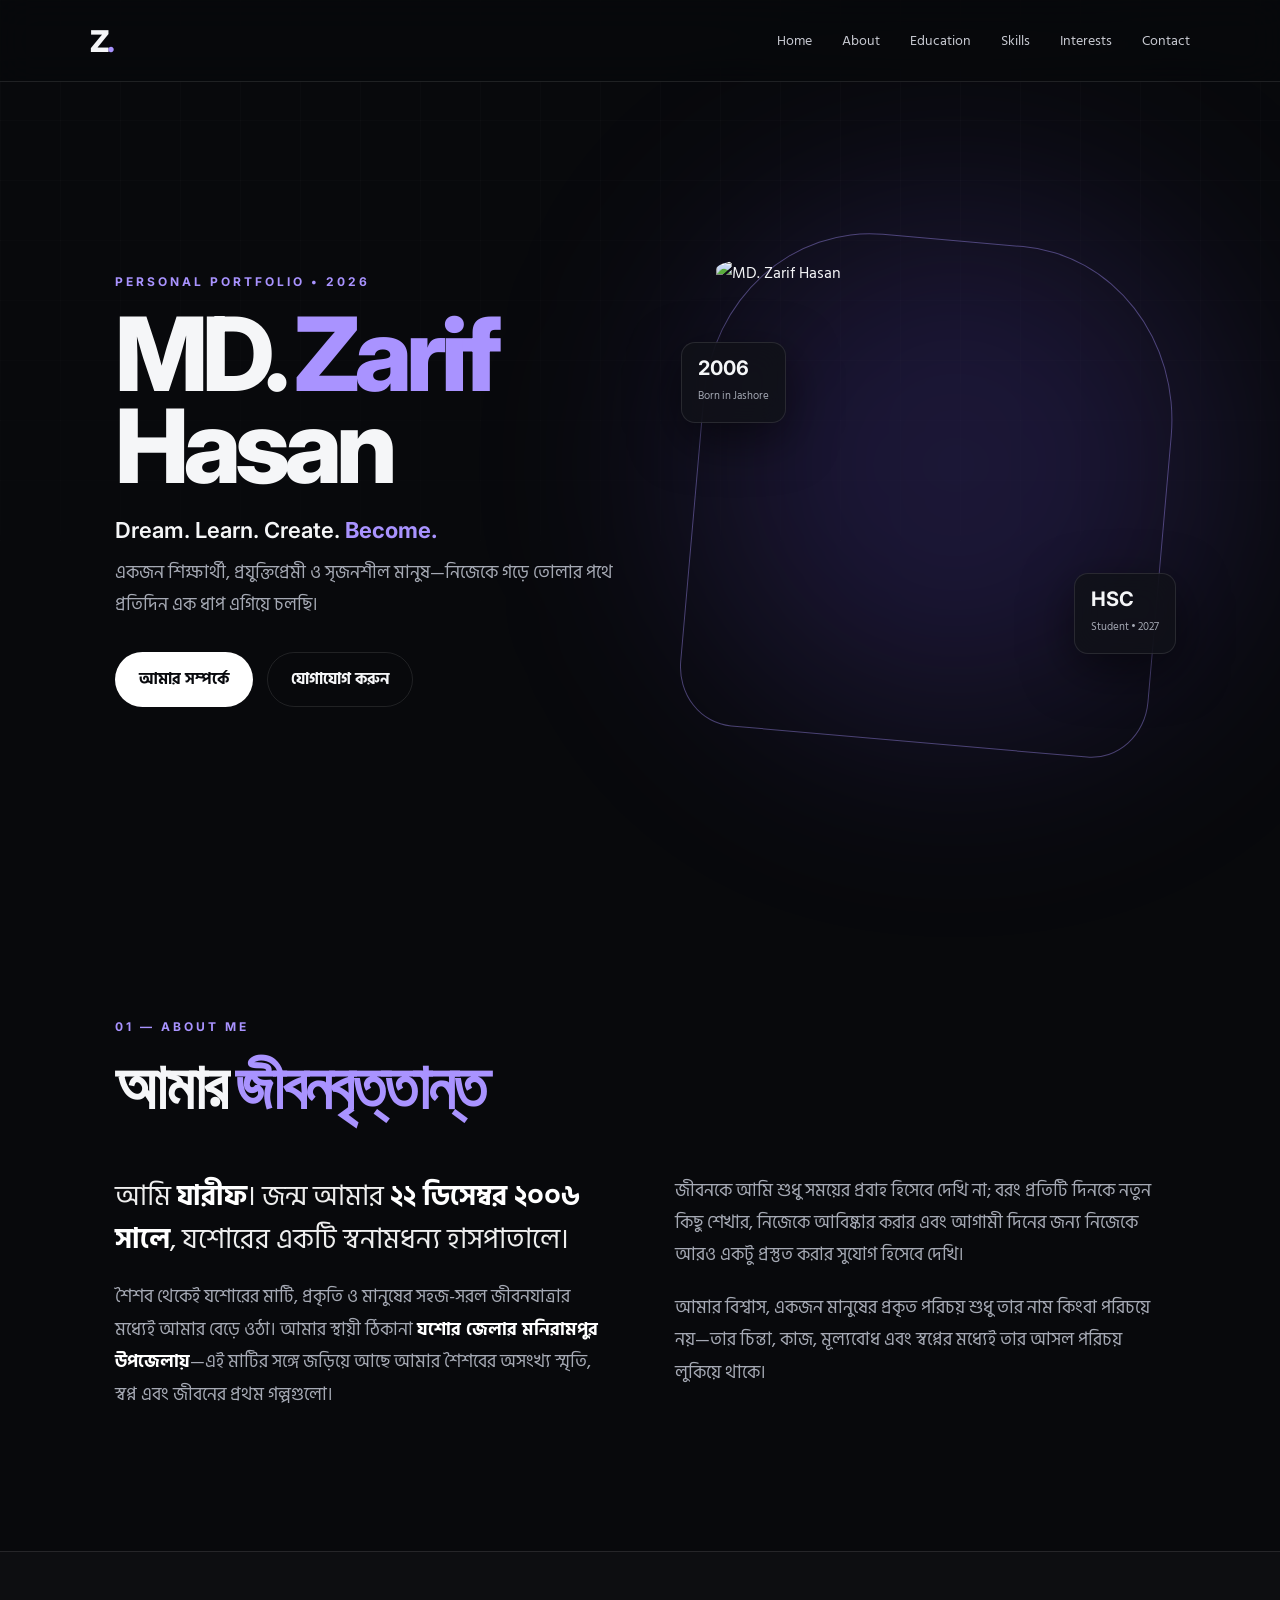
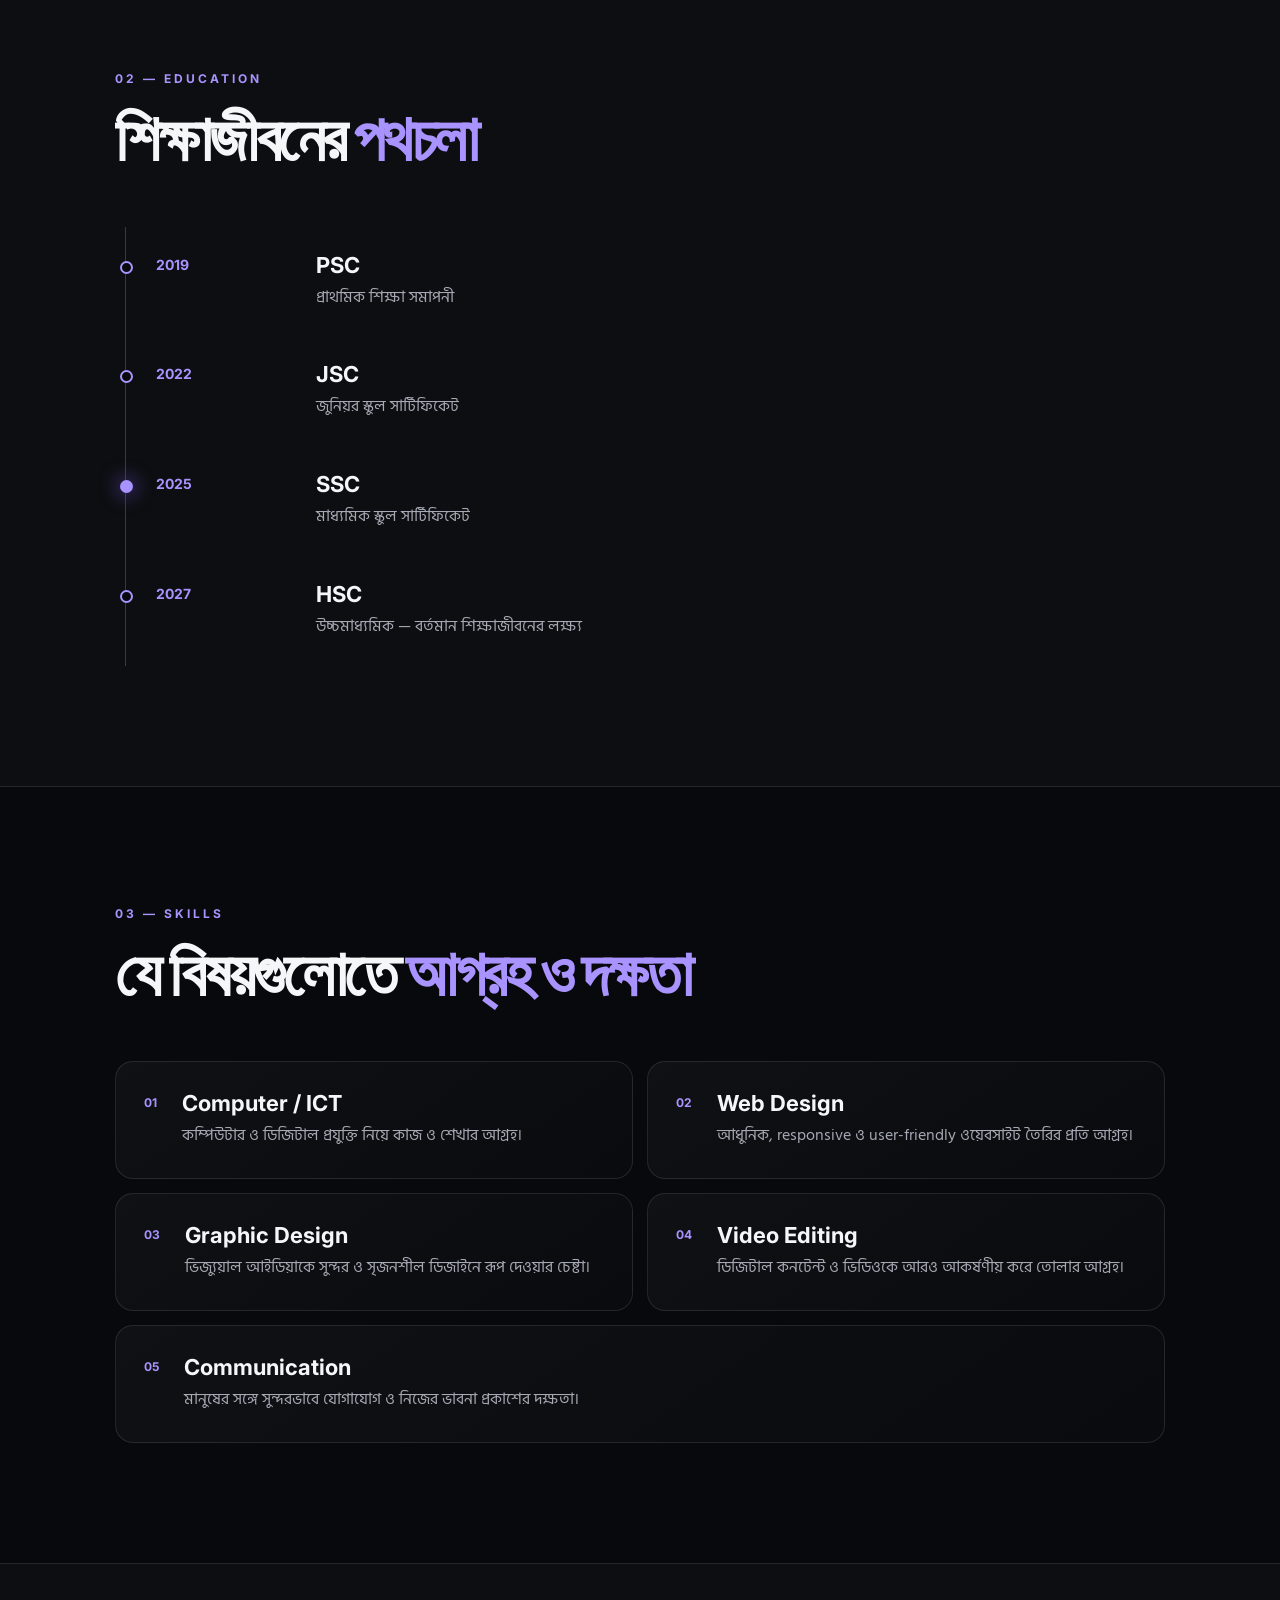
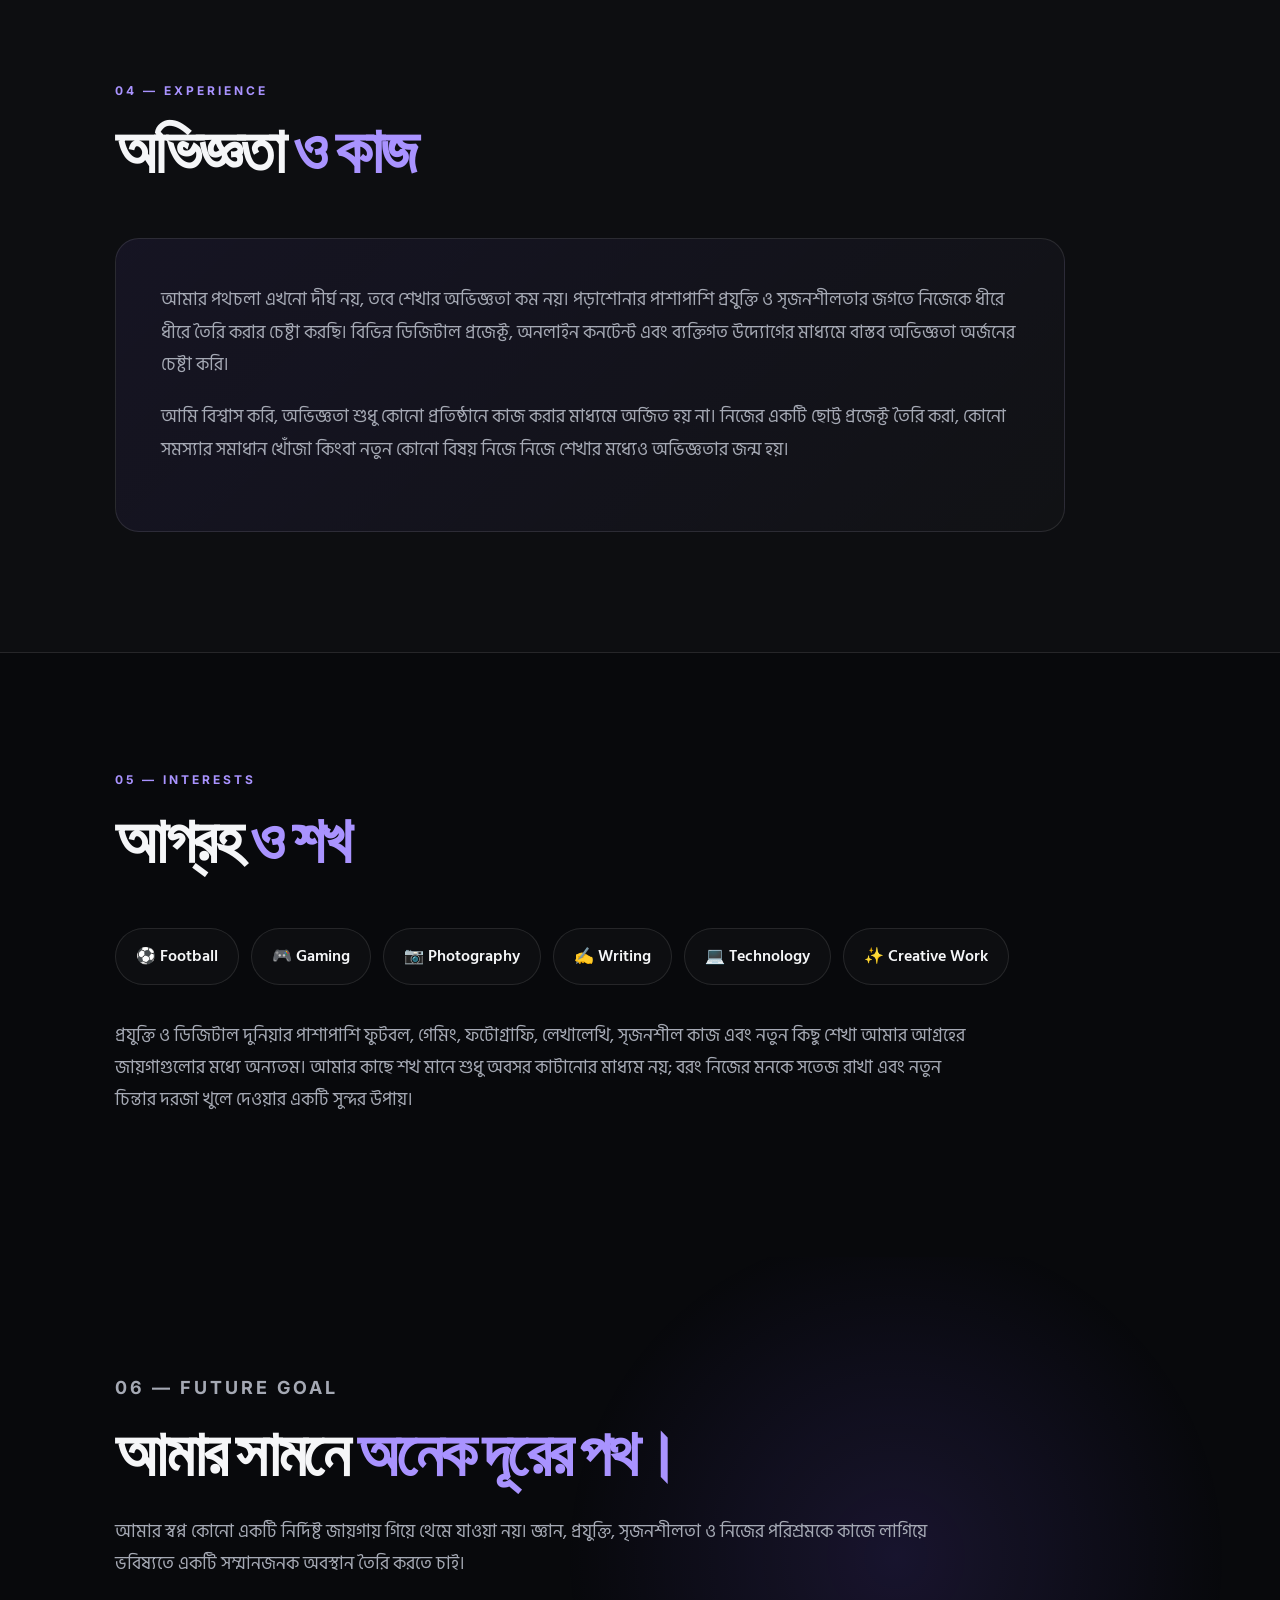
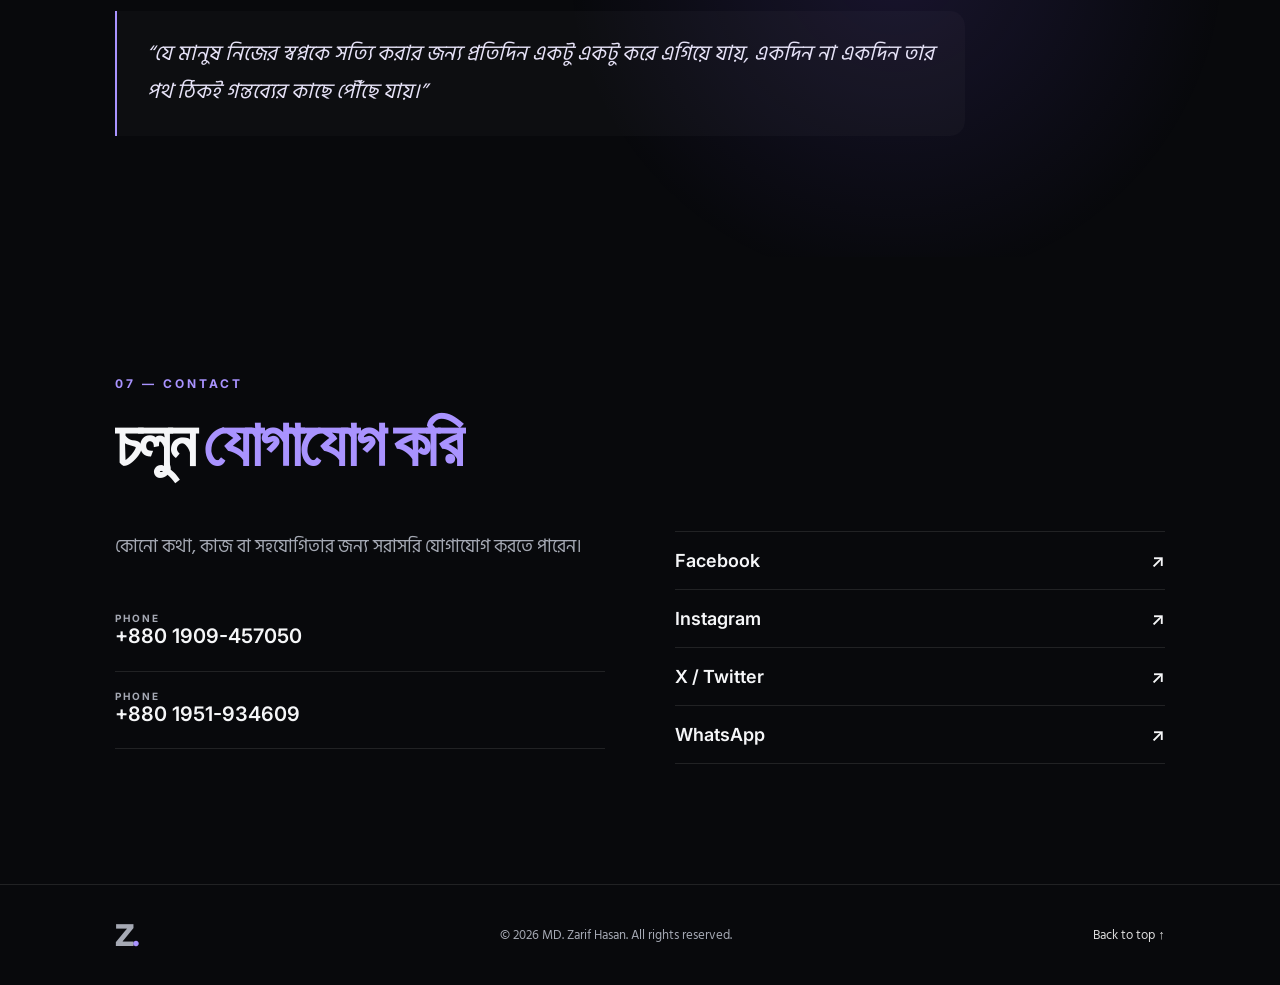
==== index.html @ 8d3f309a "Add files via upload" ====
<!DOCTYPE html>
<html lang="bn">
<head>
  <meta charset="UTF-8">
  <meta name="viewport" content="width=device-width, initial-scale=1.0">
  <meta name="description" content="MD. Zarif Hasan — Personal Portfolio & Biography">
  <title>MD. Zarif Hasan | Personal Portfolio</title>
  <link rel="preconnect" href="https://fonts.googleapis.com">
  <link rel="preconnect" href="https://fonts.gstatic.com" crossorigin>
  <link href="https://fonts.googleapis.com/css2?family=Hind+Siliguri:wght@400;500;600;700&family=Inter:wght@400;500;600;700;800&display=swap" rel="stylesheet">
  <link rel="stylesheet" href="style.css">
</head>
<body>
  <div class="progress"></div>

  <header class="navbar">
    <a class="brand" href="#home">Z<span>.</span></a>
    <nav id="nav">
      <a href="#home">Home</a>
      <a href="#about">About</a>
      <a href="#education">Education</a>
      <a href="#skills">Skills</a>
      <a href="#interests">Interests</a>
      <a href="#contact">Contact</a>
    </nav>
    <button class="menu-btn" aria-label="Open menu">☰</button>
  </header>

  <main>
    <section id="home" class="hero">
      <div class="hero-glow"></div>
      <div class="hero-copy reveal">
        <p class="eyebrow">PERSONAL PORTFOLIO • 2026</p>
        <h1>MD. <span>Zarif</span><br>Hasan</h1>
        <p class="tagline">Dream. Learn. Create. <strong>Become.</strong></p>
        <p class="hero-text">একজন শিক্ষার্থী, প্রযুক্তিপ্রেমী ও সৃজনশীল মানুষ—নিজেকে গড়ে তোলার পথে প্রতিদিন এক ধাপ এগিয়ে চলছি।</p>
        <div class="hero-actions">
          <a class="btn primary" href="#about">আমার সম্পর্কে</a>
          <a class="btn ghost" href="#contact">যোগাযোগ করুন</a>
        </div>
      </div>

      <div class="hero-photo reveal">
        <div class="photo-ring"></div>
        <img src="assets/profile.jpg" alt="MD. Zarif Hasan">
        <div class="floating-card card-one"><b>2006</b><small>Born in Jashore</small></div>
        <div class="floating-card card-two"><b>HSC</b><small>Student • 2027</small></div>
      </div>
    </section>

    <section id="about" class="section">
      <div class="section-head reveal">
        <p class="eyebrow">01 — ABOUT ME</p>
        <h2>আমার <span>জীবনবৃত্তান্ত</span></h2>
      </div>
      <div class="about-grid">
        <div class="about-lead reveal">
          <p class="big">আমি <strong>যারীফ</strong>। জন্ম আমার <strong>২২ ডিসেম্বর ২০০৬ সালে</strong>, যশোরের একটি স্বনামধন্য হাসপাতালে।</p>
          <p>শৈশব থেকেই যশোরের মাটি, প্রকৃতি ও মানুষের সহজ-সরল জীবনযাত্রার মধ্যেই আমার বেড়ে ওঠা। আমার স্থায়ী ঠিকানা <strong>যশোর জেলার মনিরামপুর উপজেলায়</strong>—এই মাটির সঙ্গে জড়িয়ে আছে আমার শৈশবের অসংখ্য স্মৃতি, স্বপ্ন এবং জীবনের প্রথম গল্পগুলো।</p>
        </div>
        <div class="about-text reveal">
          <p>জীবনকে আমি শুধু সময়ের প্রবাহ হিসেবে দেখি না; বরং প্রতিটি দিনকে নতুন কিছু শেখার, নিজেকে আবিষ্কার করার এবং আগামী দিনের জন্য নিজেকে আরও একটু প্রস্তুত করার সুযোগ হিসেবে দেখি।</p>
          <p>আমার বিশ্বাস, একজন মানুষের প্রকৃত পরিচয় শুধু তার নাম কিংবা পরিচয়ে নয়—তার চিন্তা, কাজ, মূল্যবোধ এবং স্বপ্নের মধ্যেই তার আসল পরিচয় লুকিয়ে থাকে।</p>
        </div>
      </div>
    </section>

    <section id="education" class="section muted">
      <div class="section-head reveal">
        <p class="eyebrow">02 — EDUCATION</p>
        <h2>শিক্ষাজীবনের <span>পথচলা</span></h2>
      </div>
      <div class="timeline">
        <div class="timeline-item reveal"><div class="year">2019</div><div><h3>PSC</h3><p>প্রাথমিক শিক্ষা সমাপনী</p></div></div>
        <div class="timeline-item reveal"><div class="year">2022</div><div><h3>JSC</h3><p>জুনিয়র স্কুল সার্টিফিকেট</p></div></div>
        <div class="timeline-item active reveal"><div class="year">2025</div><div><h3>SSC</h3><p>মাধ্যমিক স্কুল সার্টিফিকেট</p></div></div>
        <div class="timeline-item reveal"><div class="year">2027</div><div><h3>HSC</h3><p>উচ্চমাধ্যমিক — বর্তমান শিক্ষাজীবনের লক্ষ্য</p></div></div>
      </div>
    </section>

    <section id="skills" class="section">
      <div class="section-head reveal">
        <p class="eyebrow">03 — SKILLS</p>
        <h2>যে বিষয়গুলোতে <span>আগ্রহ ও দক্ষতা</span></h2>
      </div>
      <div class="skills-grid">
        <article class="skill reveal"><span>01</span><div><h3>Computer / ICT</h3><p>কম্পিউটার ও ডিজিটাল প্রযুক্তি নিয়ে কাজ ও শেখার আগ্রহ।</p></div></article>
        <article class="skill reveal"><span>02</span><div><h3>Web Design</h3><p>আধুনিক, responsive ও user-friendly ওয়েবসাইট তৈরির প্রতি আগ্রহ।</p></div></article>
        <article class="skill reveal"><span>03</span><div><h3>Graphic Design</h3><p>ভিজ্যুয়াল আইডিয়াকে সুন্দর ও সৃজনশীল ডিজাইনে রূপ দেওয়ার চেষ্টা।</p></div></article>
        <article class="skill reveal"><span>04</span><div><h3>Video Editing</h3><p>ডিজিটাল কনটেন্ট ও ভিডিওকে আরও আকর্ষণীয় করে তোলার আগ্রহ।</p></div></article>
        <article class="skill reveal"><span>05</span><div><h3>Communication</h3><p>মানুষের সঙ্গে সুন্দরভাবে যোগাযোগ ও নিজের ভাবনা প্রকাশের দক্ষতা।</p></div></article>
      </div>
    </section>

    <section id="experience" class="section muted">
      <div class="section-head reveal">
        <p class="eyebrow">04 — EXPERIENCE</p>
        <h2>অভিজ্ঞতা <span>ও কাজ</span></h2>
      </div>
      <div class="experience-box reveal">
        <p>আমার পথচলা এখনো দীর্ঘ নয়, তবে শেখার অভিজ্ঞতা কম নয়। পড়াশোনার পাশাপাশি প্রযুক্তি ও সৃজনশীলতার জগতে নিজেকে ধীরে ধীরে তৈরি করার চেষ্টা করছি। বিভিন্ন ডিজিটাল প্রজেক্ট, অনলাইন কনটেন্ট এবং ব্যক্তিগত উদ্যোগের মাধ্যমে বাস্তব অভিজ্ঞতা অর্জনের চেষ্টা করি।</p>
        <p>আমি বিশ্বাস করি, অভিজ্ঞতা শুধু কোনো প্রতিষ্ঠানে কাজ করার মাধ্যমে অর্জিত হয় না। নিজের একটি ছোট্ট প্রজেক্ট তৈরি করা, কোনো সমস্যার সমাধান খোঁজা কিংবা নতুন কোনো বিষয় নিজে নিজে শেখার মধ্যেও অভিজ্ঞতার জন্ম হয়।</p>
      </div>
    </section>

    <section id="interests" class="section">
      <div class="section-head reveal">
        <p class="eyebrow">05 — INTERESTS</p>
        <h2>আগ্রহ <span>ও শখ</span></h2>
      </div>
      <div class="interest-list reveal">
        <span>⚽ Football</span><span>🎮 Gaming</span><span>📷 Photography</span><span>✍️ Writing</span><span>💻 Technology</span><span>✨ Creative Work</span>
      </div>
      <p class="interest-copy reveal">প্রযুক্তি ও ডিজিটাল দুনিয়ার পাশাপাশি ফুটবল, গেমিং, ফটোগ্রাফি, লেখালেখি, সৃজনশীল কাজ এবং নতুন কিছু শেখা আমার আগ্রহের জায়গাগুলোর মধ্যে অন্যতম। আমার কাছে শখ মানে শুধু অবসর কাটানোর মাধ্যম নয়; বরং নিজের মনকে সতেজ রাখা এবং নতুন চিন্তার দরজা খুলে দেওয়ার একটি সুন্দর উপায়।</p>
    </section>

    <section id="goal" class="section goal">
      <div class="goal-content reveal">
        <p class="eyebrow">06 — FUTURE GOAL</p>
        <h2>আমার সামনে <span>অনেক দূরের পথ।</span></h2>
        <p>আমার স্বপ্ন কোনো একটি নির্দিষ্ট জায়গায় গিয়ে থেমে যাওয়া নয়। জ্ঞান, প্রযুক্তি, সৃজনশীলতা ও নিজের পরিশ্রমকে কাজে লাগিয়ে ভবিষ্যতে একটি সম্মানজনক অবস্থান তৈরি করতে চাই।</p>
        <blockquote>“যে মানুষ নিজের স্বপ্নকে সত্যি করার জন্য প্রতিদিন একটু একটু করে এগিয়ে যায়, একদিন না একদিন তার পথ ঠিকই গন্তব্যের কাছে পৌঁছে যায়।”</blockquote>
      </div>
    </section>

    <section id="contact" class="section contact">
      <div class="section-head reveal">
        <p class="eyebrow">07 — CONTACT</p>
        <h2>চলুন <span>যোগাযোগ করি</span></h2>
      </div>
      <div class="contact-grid">
        <div class="contact-info reveal">
          <p class="contact-intro">কোনো কথা, কাজ বা সহযোগিতার জন্য সরাসরি যোগাযোগ করতে পারেন।</p>
          <a href="tel:+8801909457050" class="contact-line"><small>PHONE</small><strong>+880 1909-457050</strong></a>
          <a href="tel:+8801951934609" class="contact-line"><small>PHONE</small><strong>+880 1951-934609</strong></a>
        </div>
        <div class="socials reveal">
          <a href="https://www.facebook.com/zarifhasan5193" target="_blank" rel="noopener">Facebook <span>↗</span></a>
          <a href="https://www.instagram.com/m.d.zarifhasan/" target="_blank" rel="noopener">Instagram <span>↗</span></a>
          <a href="https://x.com/hasanzarif339" target="_blank" rel="noopener">X / Twitter <span>↗</span></a>
          <a href="https://wa.me/8801909457050" target="_blank" rel="noopener">WhatsApp <span>↗</span></a>
        </div>
      </div>
    </section>
  </main>

  <footer>
    <div class="footer-brand">Z<span>.</span></div>
    <p>© <span id="year"></span> MD. Zarif Hasan. All rights reserved.</p>
    <a href="#home">Back to top ↑</a>
  </footer>

  <script src="script.js"></script>
</body>
</html>
---- style.css ----
*{box-sizing:border-box;margin:0;padding:0}
:root{--bg:#08090c;--surface:#101218;--text:#f5f6f8;--muted:#a5a9b4;--line:rgba(255,255,255,.1);--accent:#7c5cff;--accent2:#a993ff}
html{scroll-behavior:smooth}
body{background:var(--bg);color:var(--text);font-family:"Hind Siliguri",sans-serif;line-height:1.8;overflow-x:hidden}
body:before{content:"";position:fixed;inset:0;pointer-events:none;background-image:linear-gradient(rgba(255,255,255,.018) 1px,transparent 1px),linear-gradient(90deg,rgba(255,255,255,.018) 1px,transparent 1px);background-size:60px 60px;mask-image:linear-gradient(to bottom,black,transparent 85%);z-index:-2}
a{color:inherit;text-decoration:none}.progress{position:fixed;top:0;left:0;height:3px;width:0;background:linear-gradient(90deg,var(--accent),#d8ceff);z-index:1000}
.navbar{height:82px;display:flex;align-items:center;justify-content:space-between;padding:0 7vw;border-bottom:1px solid var(--line);position:sticky;top:0;background:rgba(8,9,12,.72);backdrop-filter:blur(18px);z-index:100}
.brand,.footer-brand{font:800 30px/1 Inter,sans-serif;letter-spacing:-2px}.brand span,.footer-brand span,h1 span,h2 span{color:var(--accent2)}
.navbar nav{display:flex;gap:30px}.navbar nav a{font-size:14px;color:#c8cad2;transition:.25s}.navbar nav a:hover{color:#fff}
.menu-btn{display:none;background:none;border:0;color:#fff;font-size:26px}
.hero{min-height:calc(100vh - 82px);display:grid;grid-template-columns:1.05fr .95fr;align-items:center;gap:5vw;padding:70px 9vw;position:relative}
.hero-glow{position:absolute;width:520px;height:520px;background:rgba(124,92,255,.18);filter:blur(110px);border-radius:50%;right:5%;top:15%;z-index:-1}
.eyebrow{font:700 12px/1.2 Inter,sans-serif;letter-spacing:3px;color:var(--accent2);margin-bottom:18px}
h1{font:800 clamp(58px,8vw,112px)/.9 Inter,sans-serif;letter-spacing:-6px;margin-bottom:25px}
.tagline{font:600 22px Inter,sans-serif;margin-bottom:14px}.tagline strong{color:var(--accent2)}
.hero-text{max-width:560px;color:var(--muted);font-size:18px}
.hero-actions{display:flex;gap:14px;margin-top:30px}.btn{padding:12px 23px;border:1px solid var(--line);border-radius:50px;font-weight:700;transition:.25s}.btn.primary{background:#fff;color:#090a0e}.btn.primary:hover{transform:translateY(-3px)}.btn.ghost:hover{border-color:var(--accent2)}
.hero-photo{position:relative;justify-self:center;width:min(430px,78vw);aspect-ratio:1/1.08}.hero-photo img{width:100%;height:100%;object-fit:cover;object-position:center;border-radius:35% 35% 12% 12%;position:relative;z-index:2;filter:saturate(.96)}
.photo-ring{position:absolute;inset:-20px;border:1px solid rgba(169,147,255,.4);border-radius:35% 35% 12% 12%;transform:rotate(5deg)}
.floating-card{position:absolute;z-index:3;background:rgba(16,18,24,.82);border:1px solid var(--line);backdrop-filter:blur(15px);padding:13px 16px;border-radius:14px;box-shadow:0 15px 50px #0008}.floating-card b{display:block;font:700 20px Inter}.floating-card small{color:var(--muted);font-size:11px}.card-one{left:-35px;top:18%}.card-two{right:-30px;bottom:15%}
.section{padding:120px 9vw}.muted{background:rgba(255,255,255,.025);border-top:1px solid var(--line);border-bottom:1px solid var(--line)}.section-head{margin-bottom:55px}h2{font:750 clamp(38px,5vw,68px)/1.05 Inter,sans-serif;letter-spacing:-3px}.about-grid{display:grid;grid-template-columns:1fr 1fr;gap:70px}.about-grid p,.experience-box p,.interest-copy,.goal-content>p{color:var(--muted);font-size:18px;margin-bottom:20px}.about-lead .big{font-size:28px;line-height:1.55;color:#eee}.about-lead strong{color:#fff}
.timeline{max-width:850px;border-left:1px solid #373947;margin-left:10px}.timeline-item{display:grid;grid-template-columns:130px 1fr;gap:30px;padding:25px 0 25px 30px;position:relative}.timeline-item:before{content:"";width:9px;height:9px;border:2px solid var(--accent2);background:var(--bg);border-radius:50%;position:absolute;left:-6px;top:34px}.timeline-item.active:before{background:var(--accent2);box-shadow:0 0 20px var(--accent)}.year{font:700 14px Inter;color:var(--accent2);padding-top:4px}.timeline h3,.skill h3{font:700 22px Inter;margin-bottom:5px}.timeline p,.skill p{color:var(--muted)}
.skills-grid{display:grid;grid-template-columns:repeat(2,1fr);gap:14px}.skill{display:flex;gap:25px;padding:28px;border:1px solid var(--line);border-radius:18px;background:linear-gradient(145deg,rgba(255,255,255,.035),rgba(255,255,255,.01));transition:.3s}.skill:hover{transform:translateY(-5px);border-color:rgba(169,147,255,.45)}.skill>span{font:700 12px Inter;color:var(--accent2);padding-top:5px}.skill:last-child{grid-column:1/-1}
.experience-box{max-width:950px;border:1px solid var(--line);border-radius:24px;padding:45px;background:linear-gradient(135deg,rgba(124,92,255,.08),rgba(255,255,255,.02))}
.interest-list{display:flex;flex-wrap:wrap;gap:12px}.interest-list span{padding:13px 20px;border:1px solid var(--line);border-radius:100px;background:rgba(255,255,255,.025);font-weight:600}.interest-copy{max-width:850px;margin-top:35px}
.goal{min-height:600px;display:flex;align-items:center;background:radial-gradient(circle at 70% 50%,rgba(124,92,255,.14),transparent 35%)}.goal-content{max-width:850px}.goal h2{margin-bottom:30px}.goal blockquote{margin-top:30px;padding:25px 30px;border-left:2px solid var(--accent2);font-size:21px;color:#e6e2f7;font-style:italic;background:rgba(255,255,255,.025);border-radius:0 15px 15px 0}
.contact-grid{display:grid;grid-template-columns:1fr 1fr;gap:70px}.contact-intro{color:var(--muted);font-size:18px;margin-bottom:30px}.contact-line{display:block;padding:18px 0;border-bottom:1px solid var(--line)}.contact-line small{display:block;color:var(--muted);font:700 10px Inter;letter-spacing:2px}.contact-line strong{font:600 20px Inter}.socials{border-top:1px solid var(--line)}.socials a{display:flex;justify-content:space-between;padding:18px 0;border-bottom:1px solid var(--line);font:600 18px Inter;transition:.2s}.socials a:hover{padding-left:10px;color:var(--accent2)}
footer{display:flex;justify-content:space-between;align-items:center;padding:35px 9vw;border-top:1px solid var(--line);color:var(--muted);font-size:13px}footer a{color:#ddd}
.reveal{opacity:0;transform:translateY(24px);transition:opacity .7s ease,transform .7s ease}.reveal.show{opacity:1;transform:none}
@media(max-width:800px){.navbar{padding:0 6vw}.navbar nav{display:none;position:absolute;top:82px;left:0;right:0;padding:20px 6vw;background:rgba(8,9,12,.97);border-bottom:1px solid var(--line);flex-direction:column;gap:16px}.navbar nav.open{display:flex}.menu-btn{display:block}.hero{grid-template-columns:1fr;padding:70px 7vw;min-height:auto}.hero-copy{order:2}.hero-photo{order:1;width:min(360px,82vw)}h1{letter-spacing:-4px}.about-grid,.contact-grid{grid-template-columns:1fr;gap:35px}.skills-grid{grid-template-columns:1fr}.skill:last-child{grid-column:auto}.section{padding:85px 7vw}.timeline-item{grid-template-columns:80px 1fr;gap:18px}.card-one{left:-15px}.card-two{right:-15px}footer{padding:30px 7vw;gap:15px;flex-wrap:wrap}}
@media(max-width:480px){h1{font-size:52px}.hero-text{font-size:16px}.hero-actions{flex-wrap:wrap}.floating-card{padding:9px 11px}.floating-card b{font-size:16px}.section-head{margin-bottom:38px}h2{letter-spacing:-2px}.about-lead .big{font-size:23px}.timeline-item{padding-left:20px}.experience-box{padding:28px 22px}}
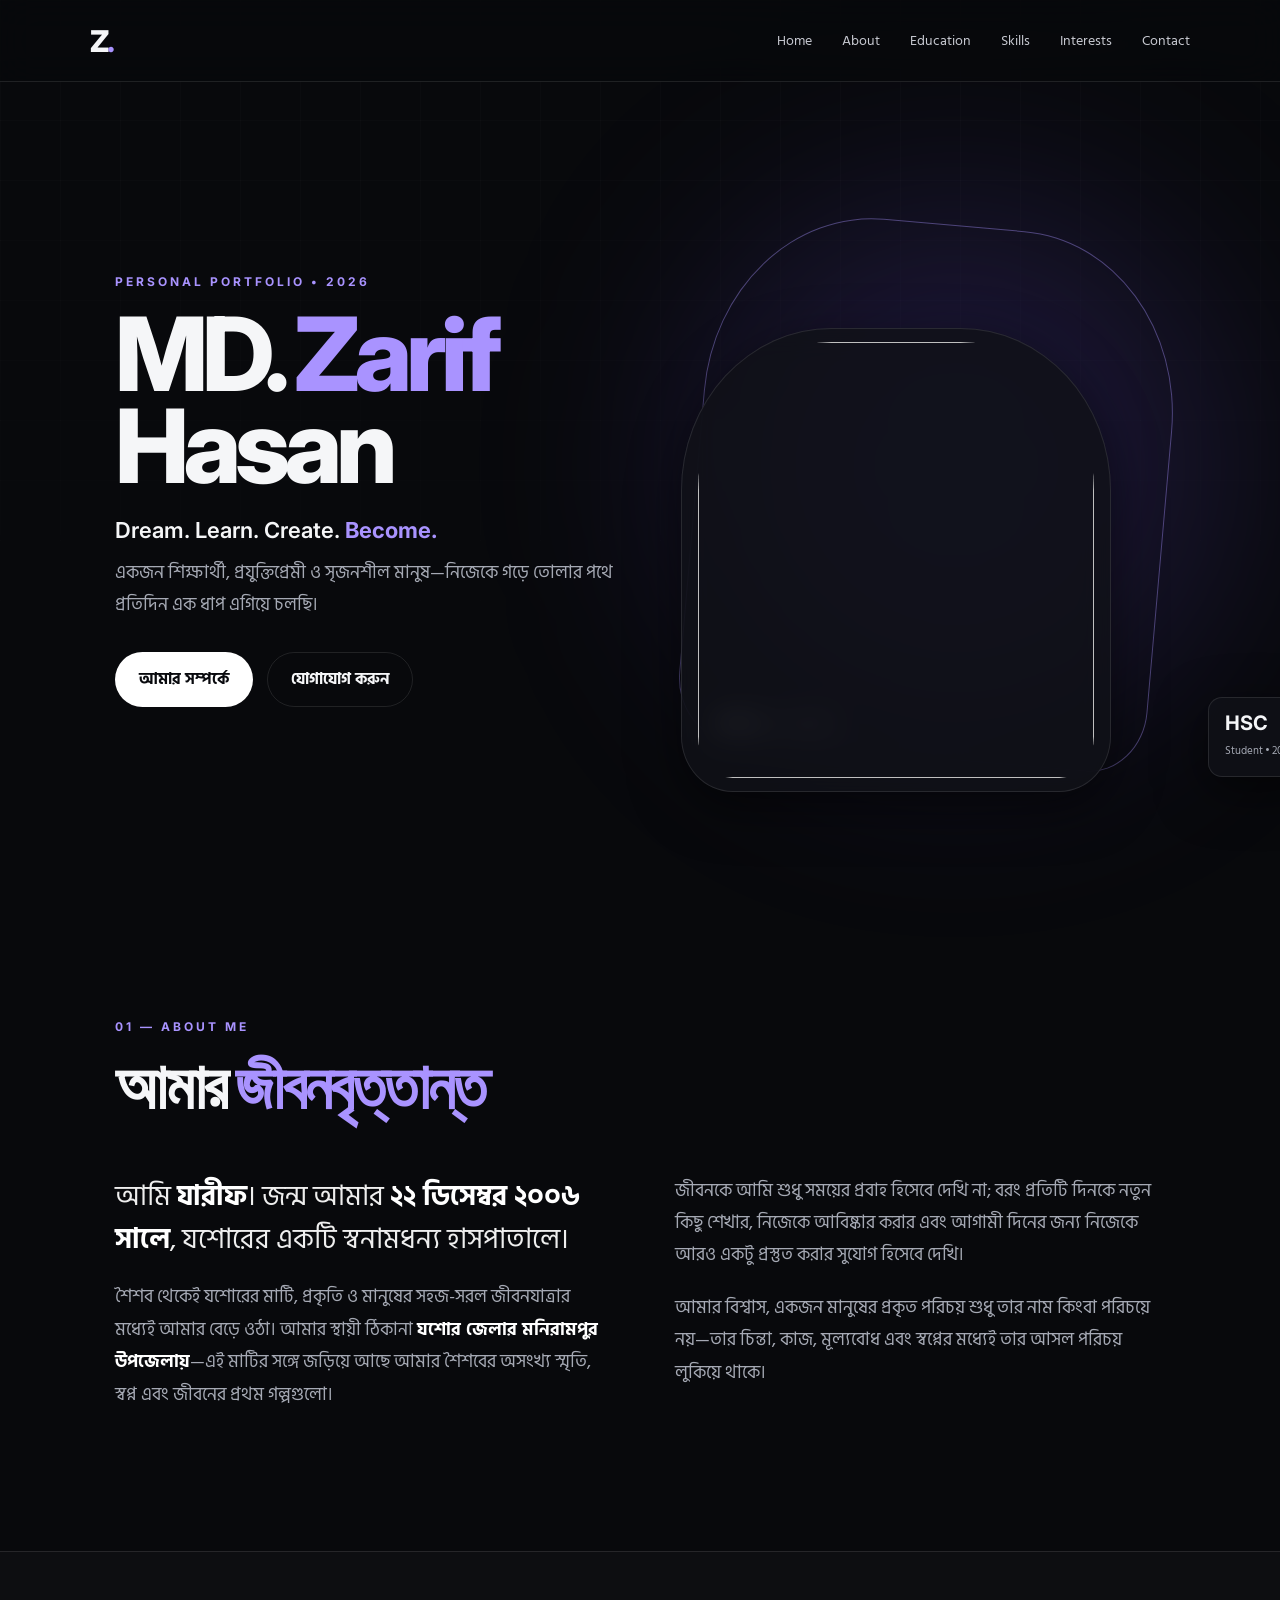
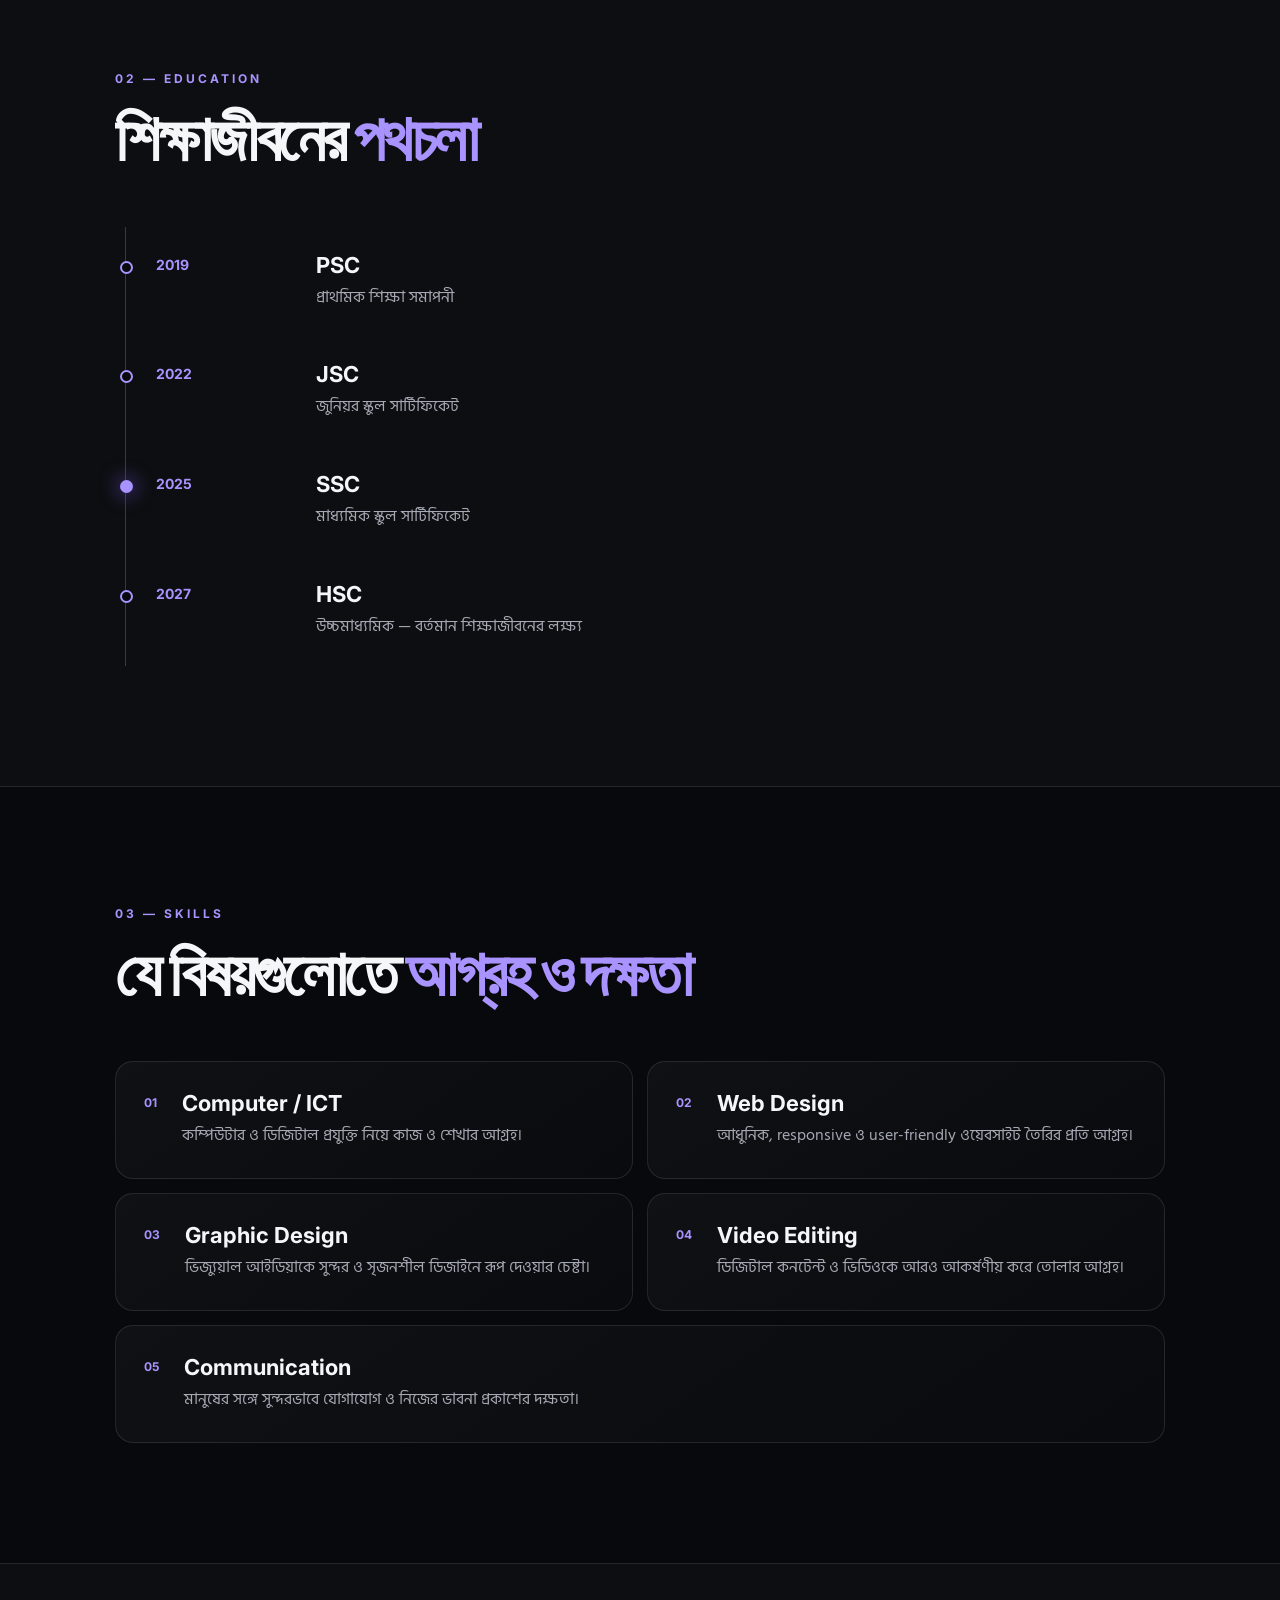
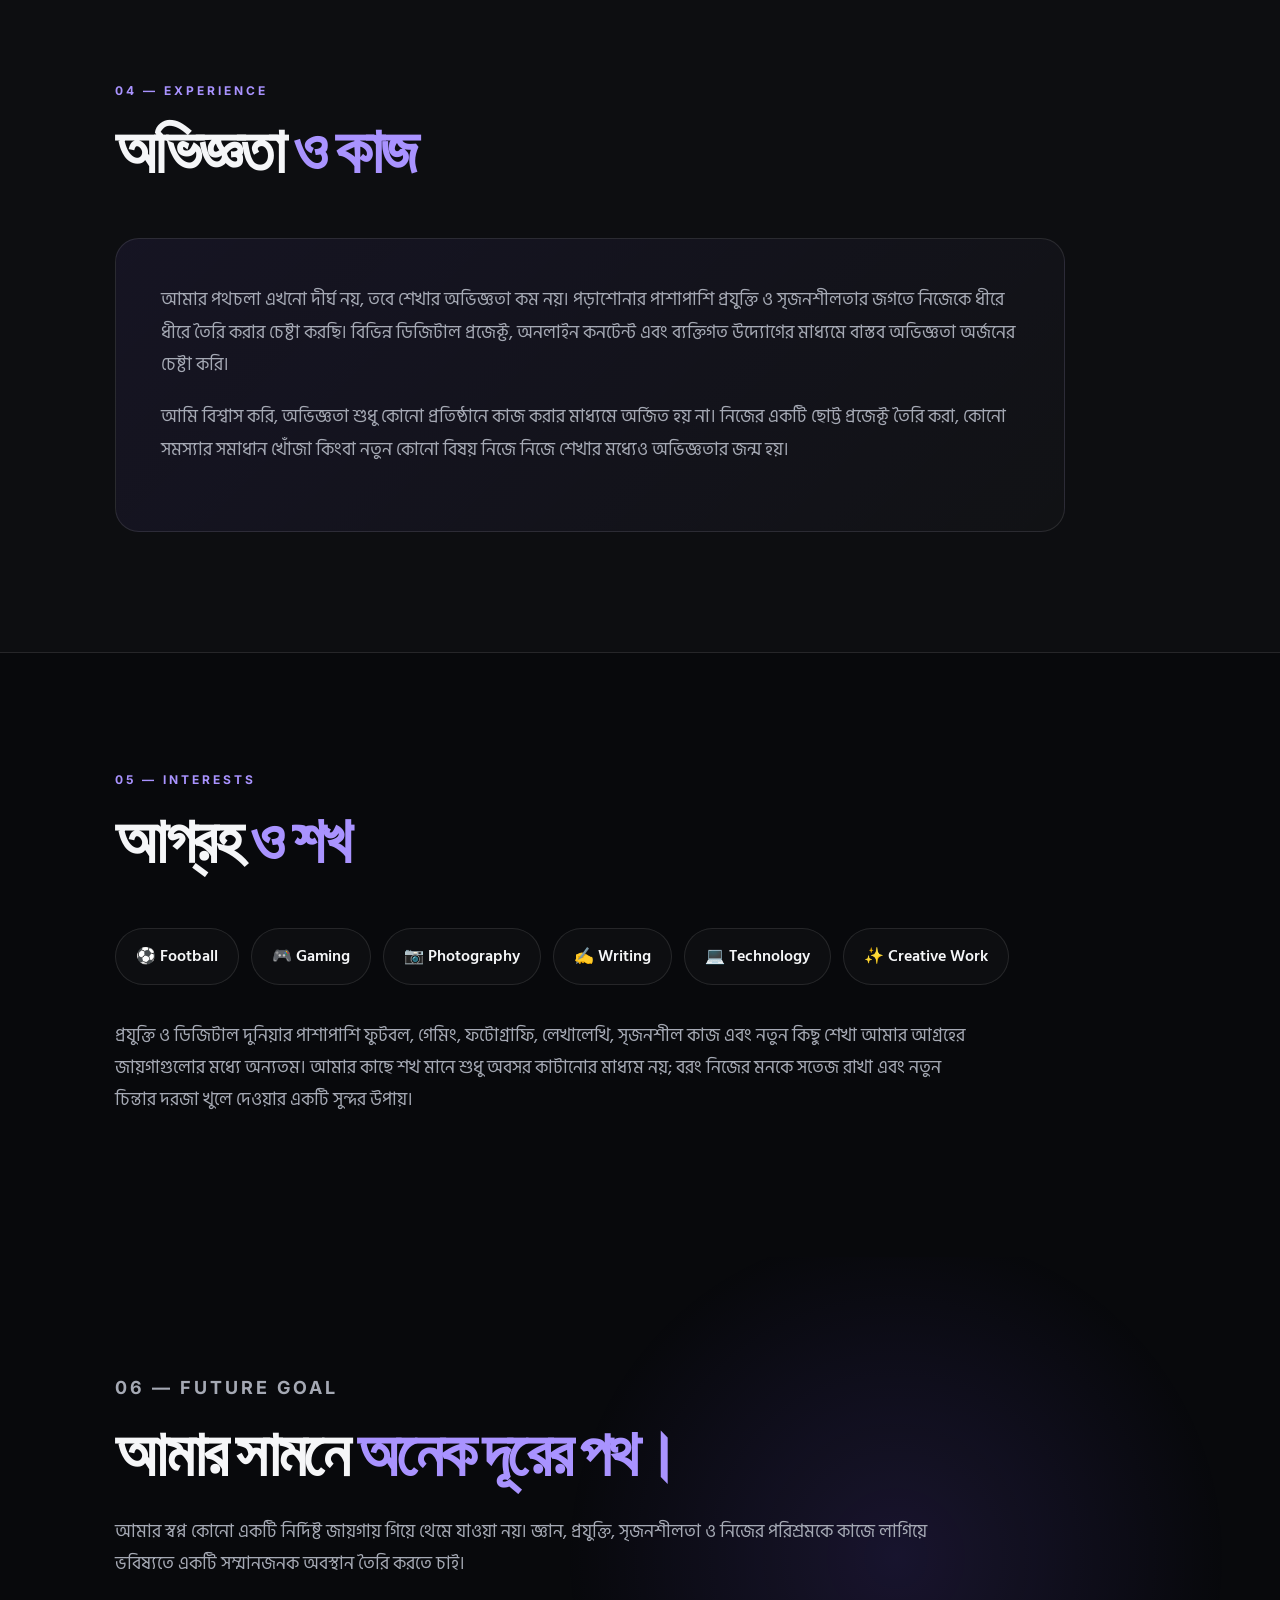
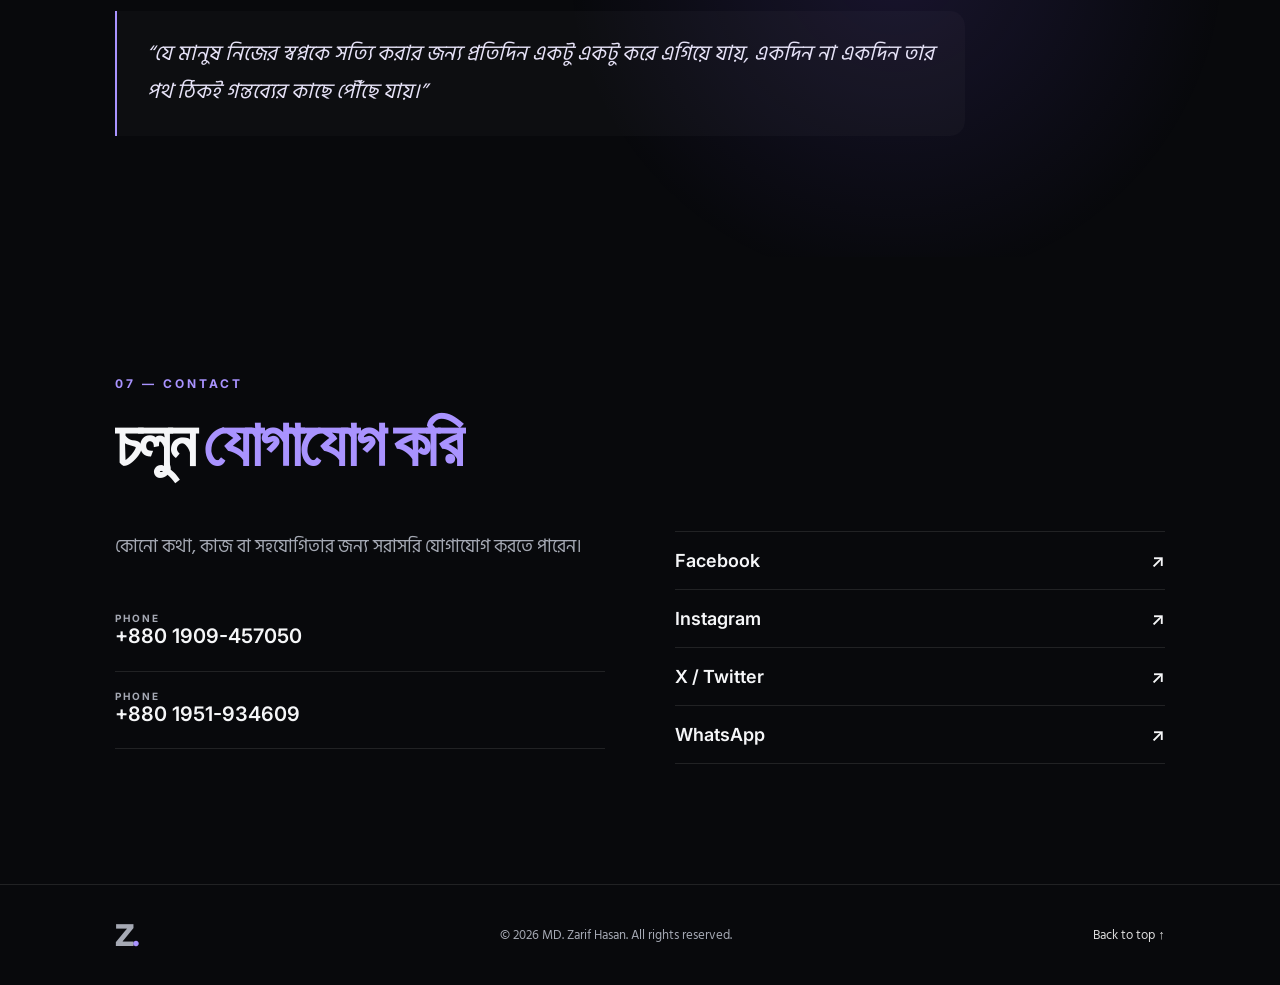
==== commit b618db11: "Update index.html" ====
--- a/index.html
+++ b/index.html
@@ -42,7 +42,7 @@
 
       <div class="hero-photo reveal">
         <div class="photo-ring"></div>
-        <img src="assets/profile.jpg" alt="MD. Zarif Hasan">
+        <img src="assets/profile.jpg"
         <div class="floating-card card-one"><b>2006</b><small>Born in Jashore</small></div>
         <div class="floating-card card-two"><b>HSC</b><small>Student • 2027</small></div>
       </div>
@@ -152,4 +152,4 @@
 
   <script src="script.js"></script>
 </body>
-</html>+</html>
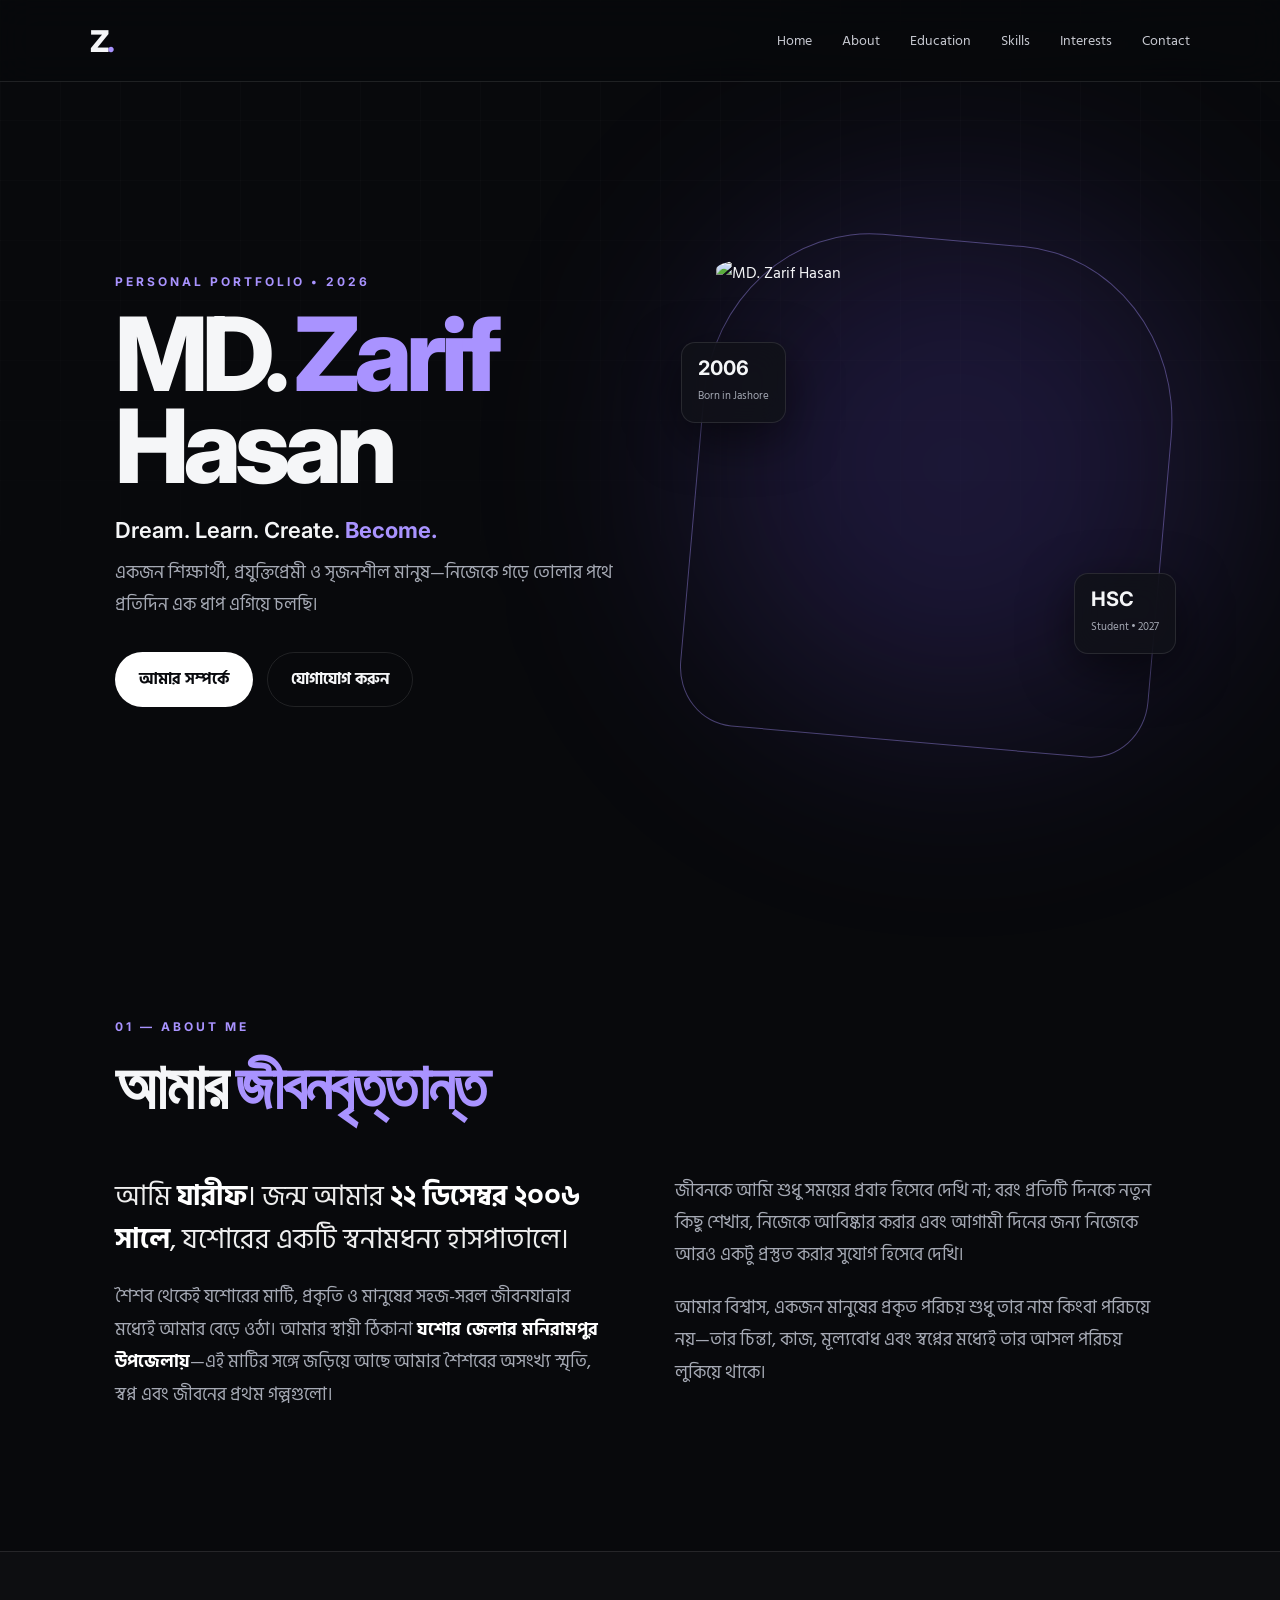
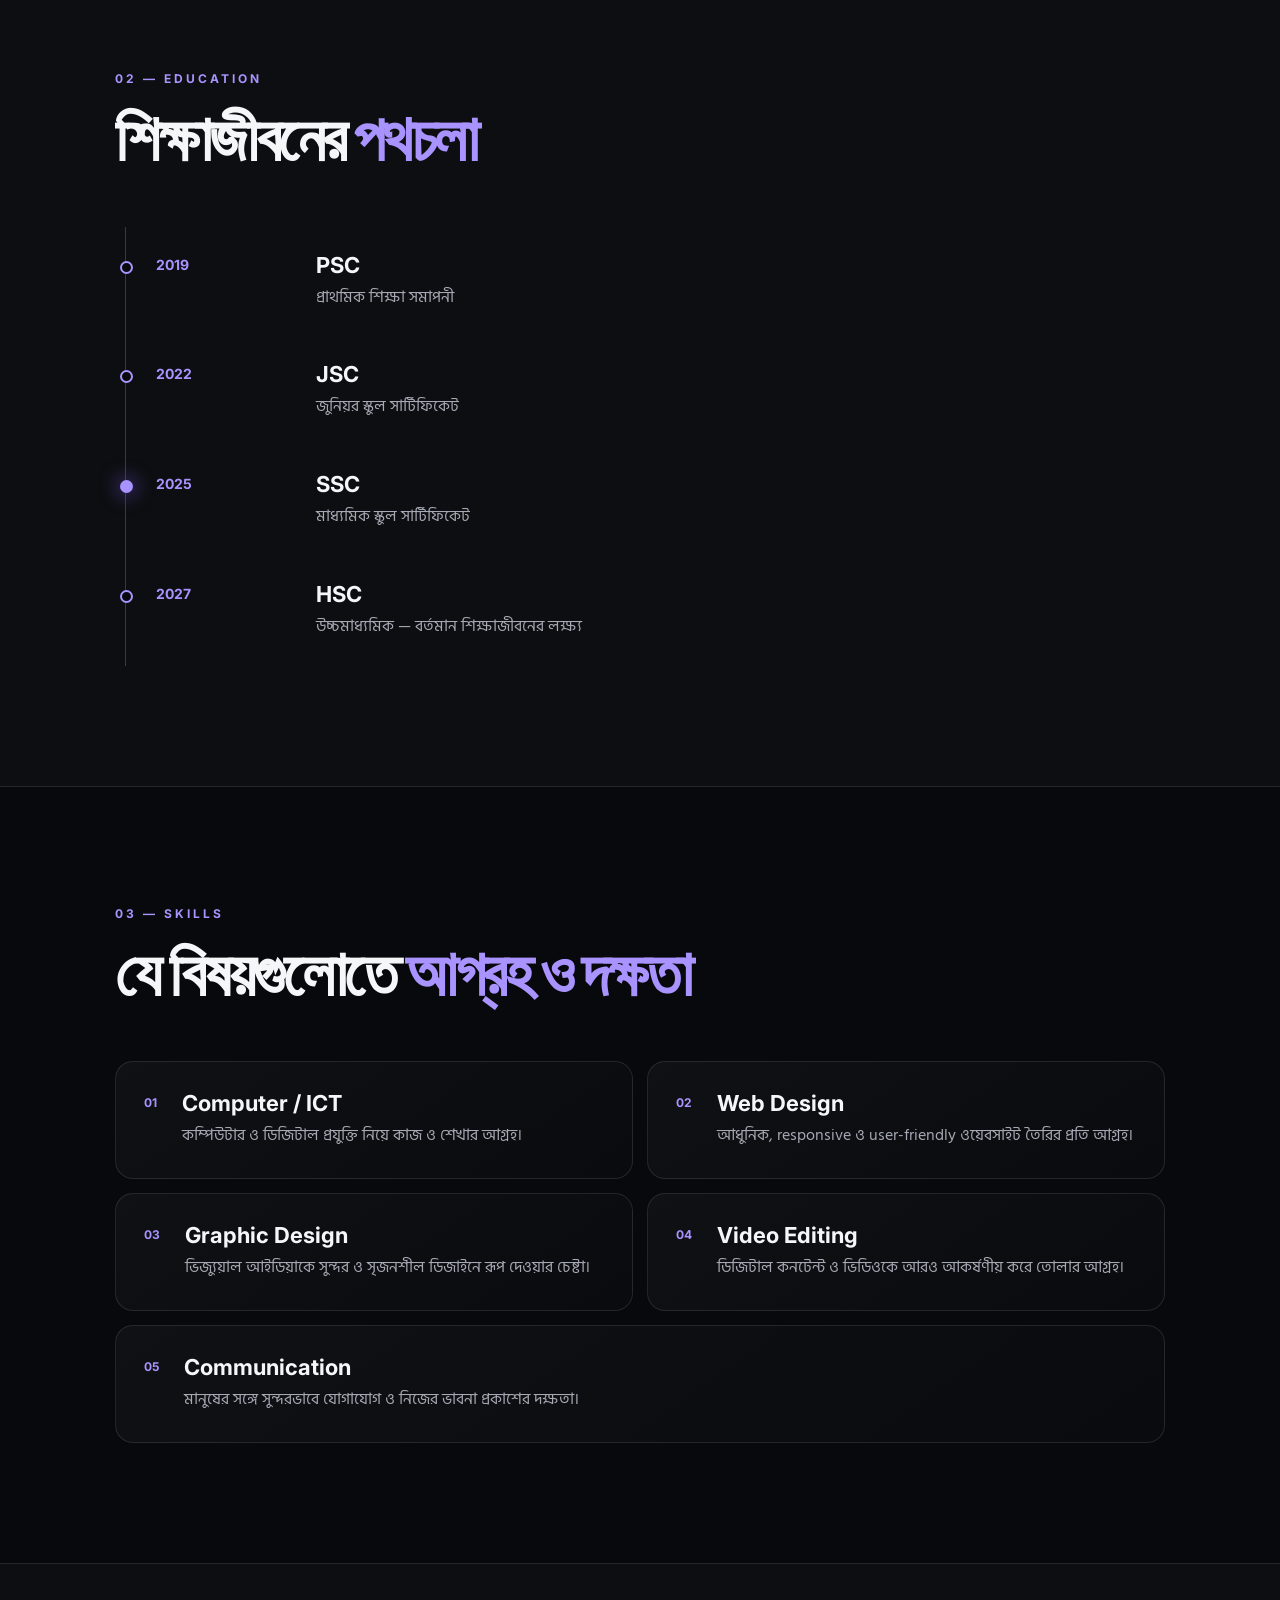
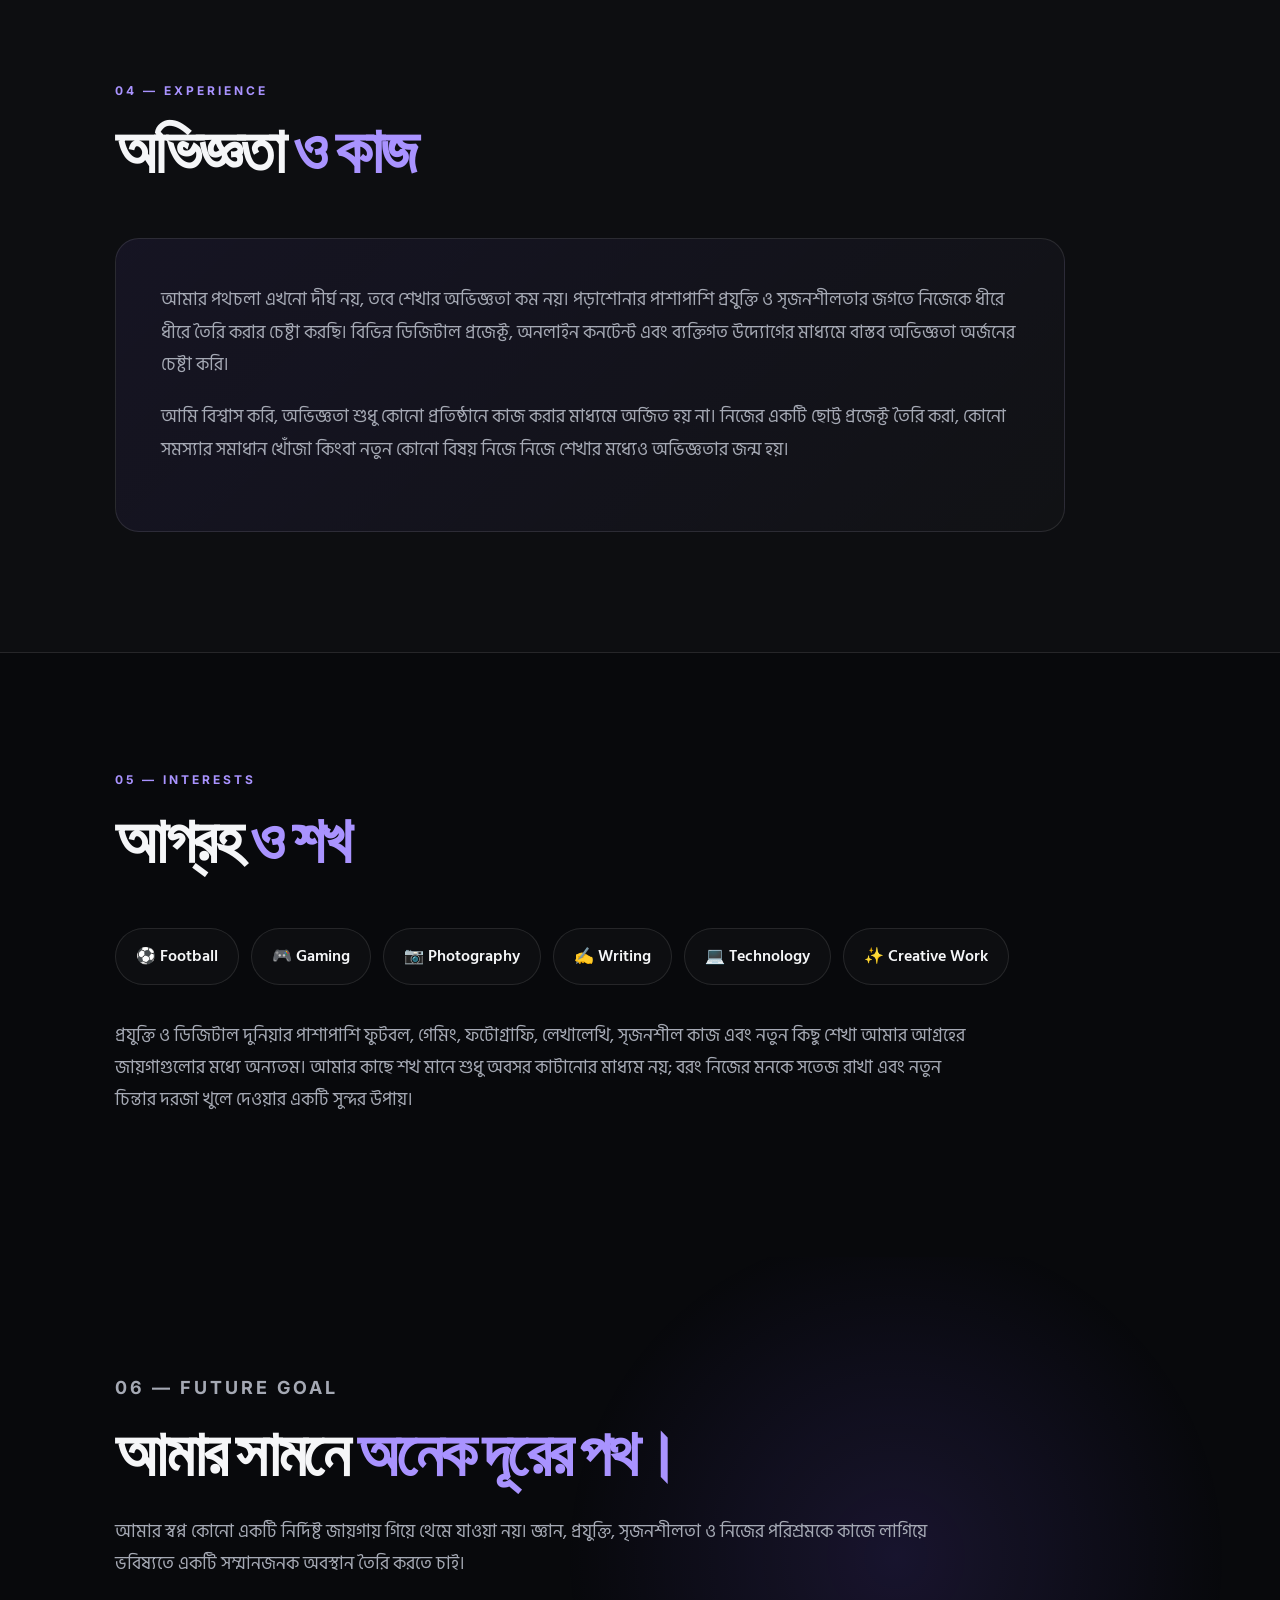
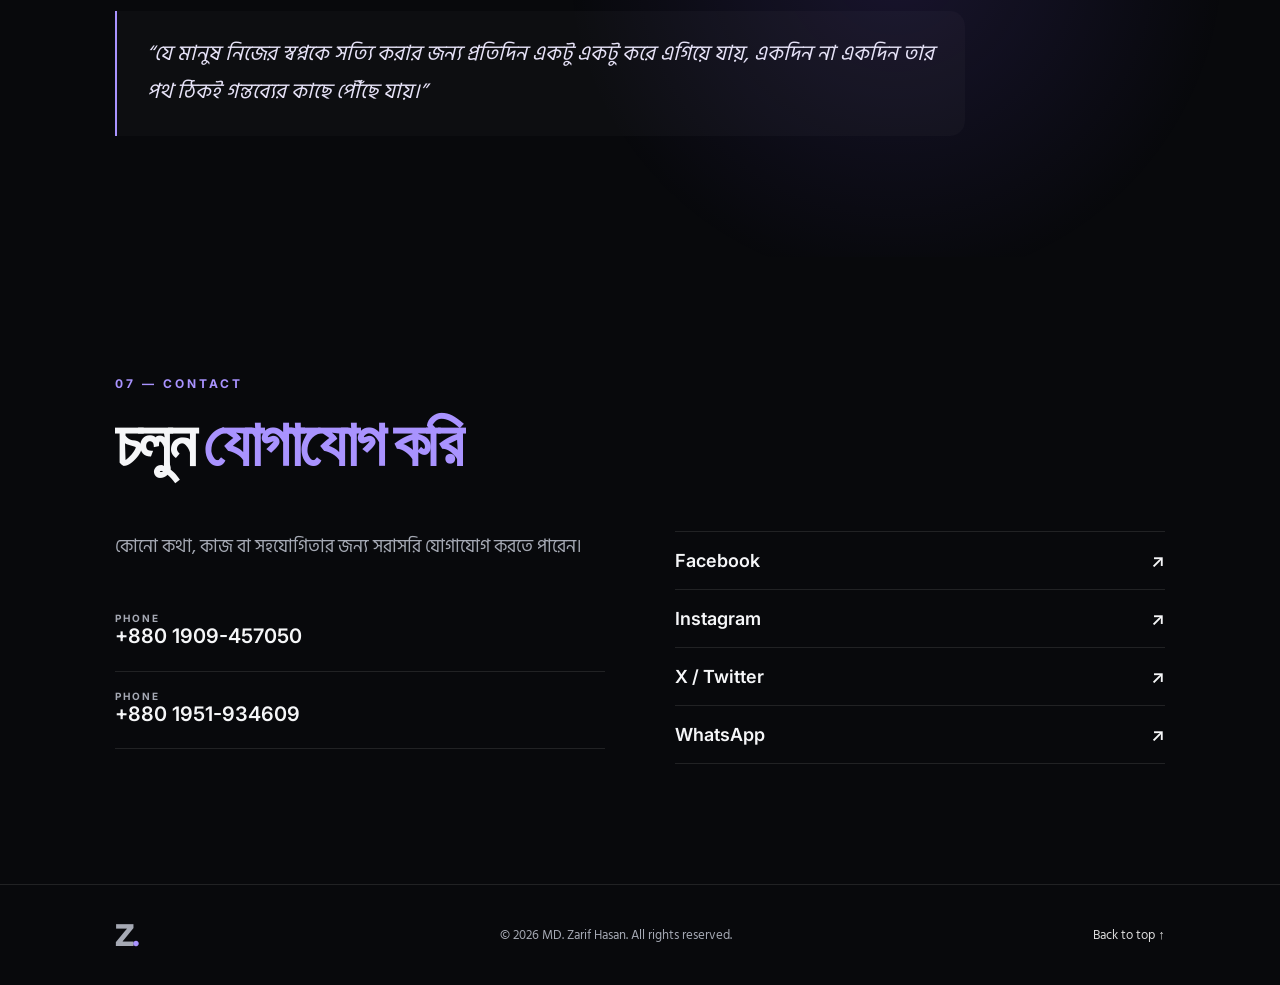
==== commit 1e5aaef6: "Update index.html" ====
--- a/index.html
+++ b/index.html
@@ -42,7 +42,7 @@
 
       <div class="hero-photo reveal">
         <div class="photo-ring"></div>
-        <img src="assets/profile.jpg"
+        <img src="assets/zarif.jpg" alt="MD. Zarif Hasan">
         <div class="floating-card card-one"><b>2006</b><small>Born in Jashore</small></div>
         <div class="floating-card card-two"><b>HSC</b><small>Student • 2027</small></div>
       </div>
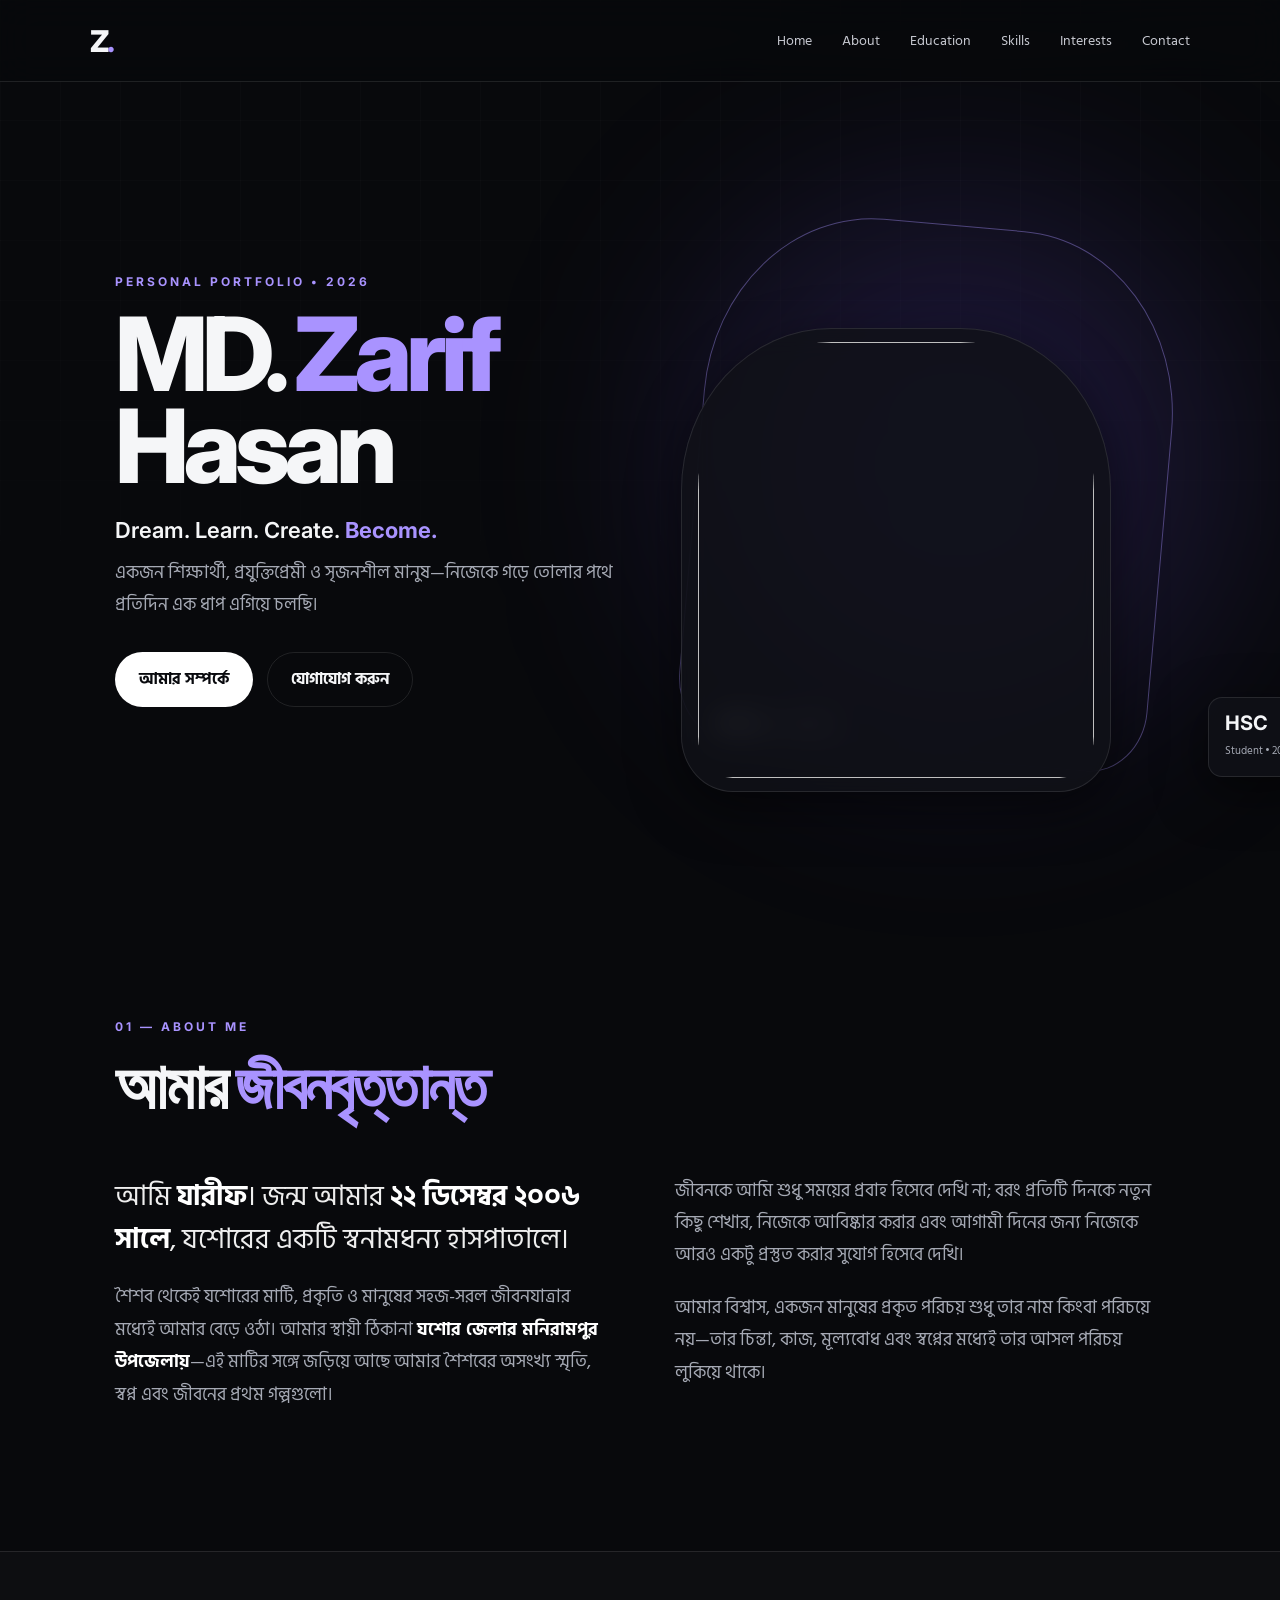
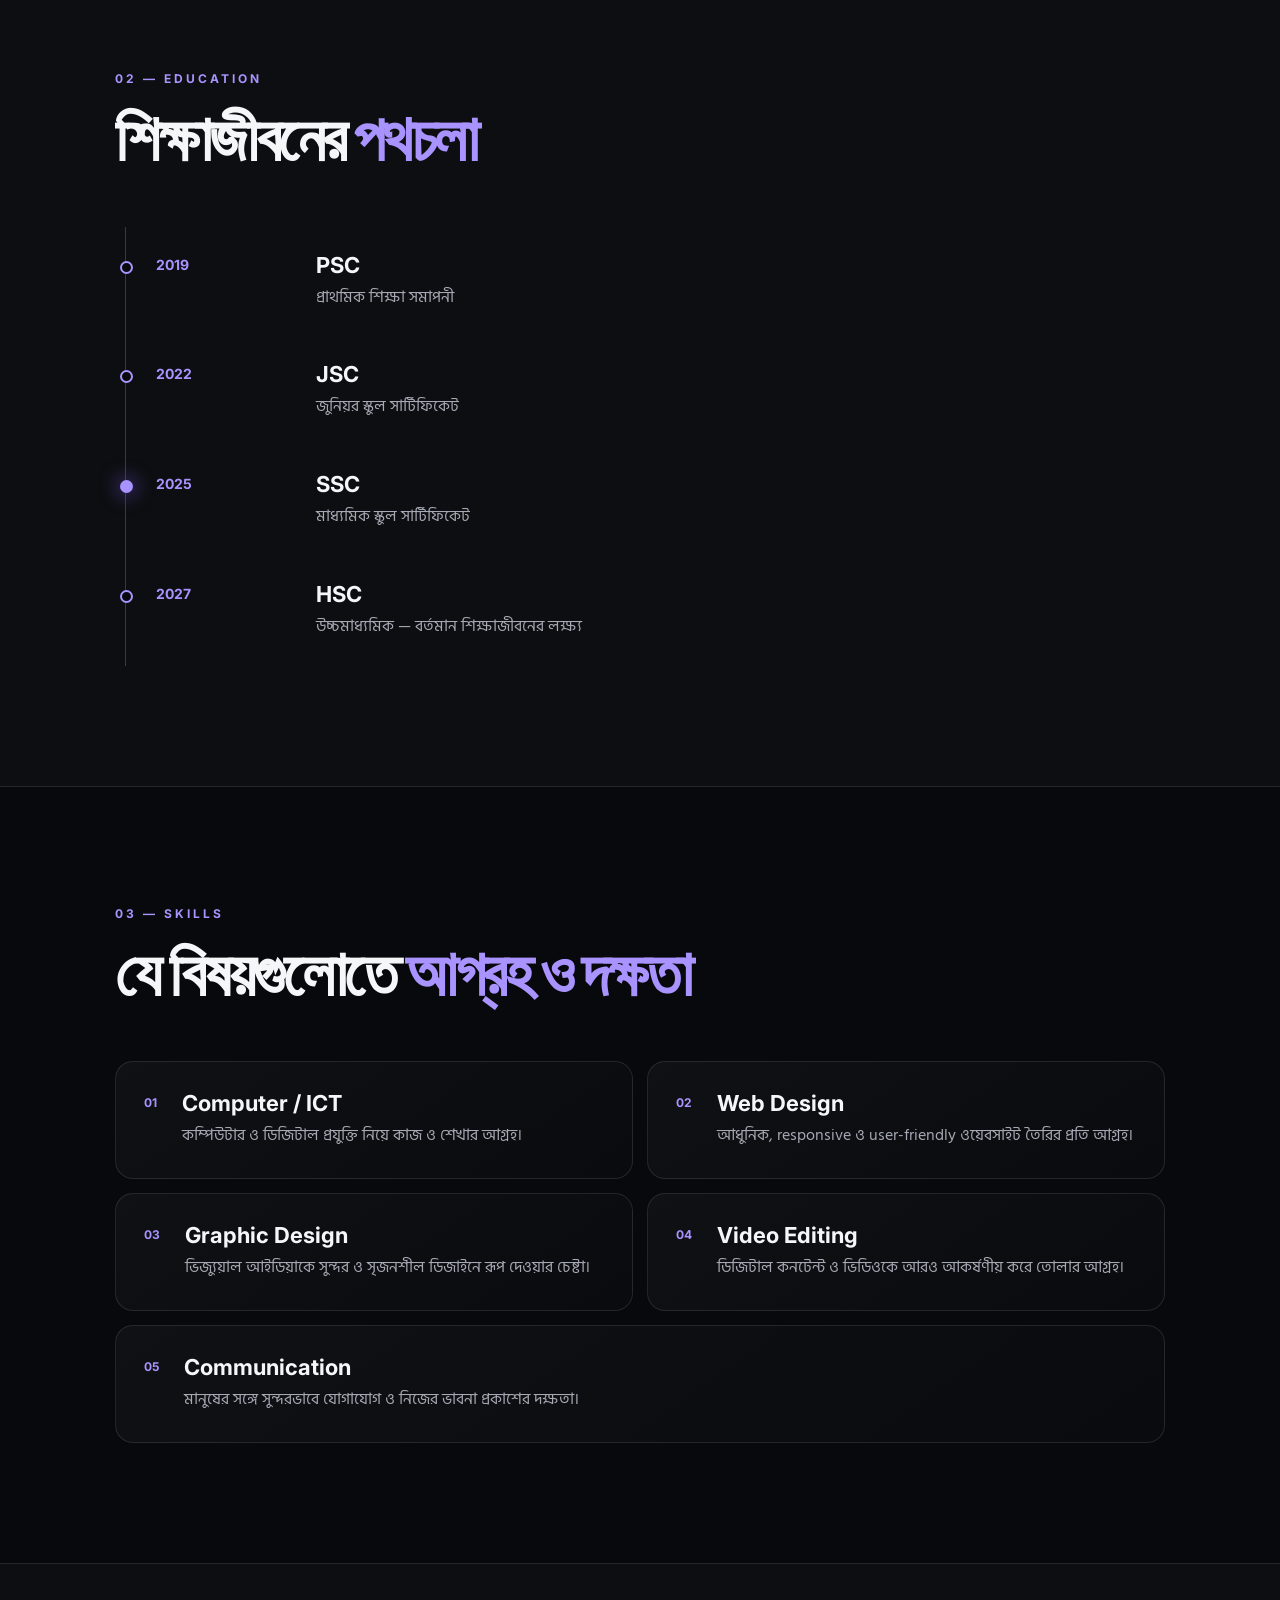
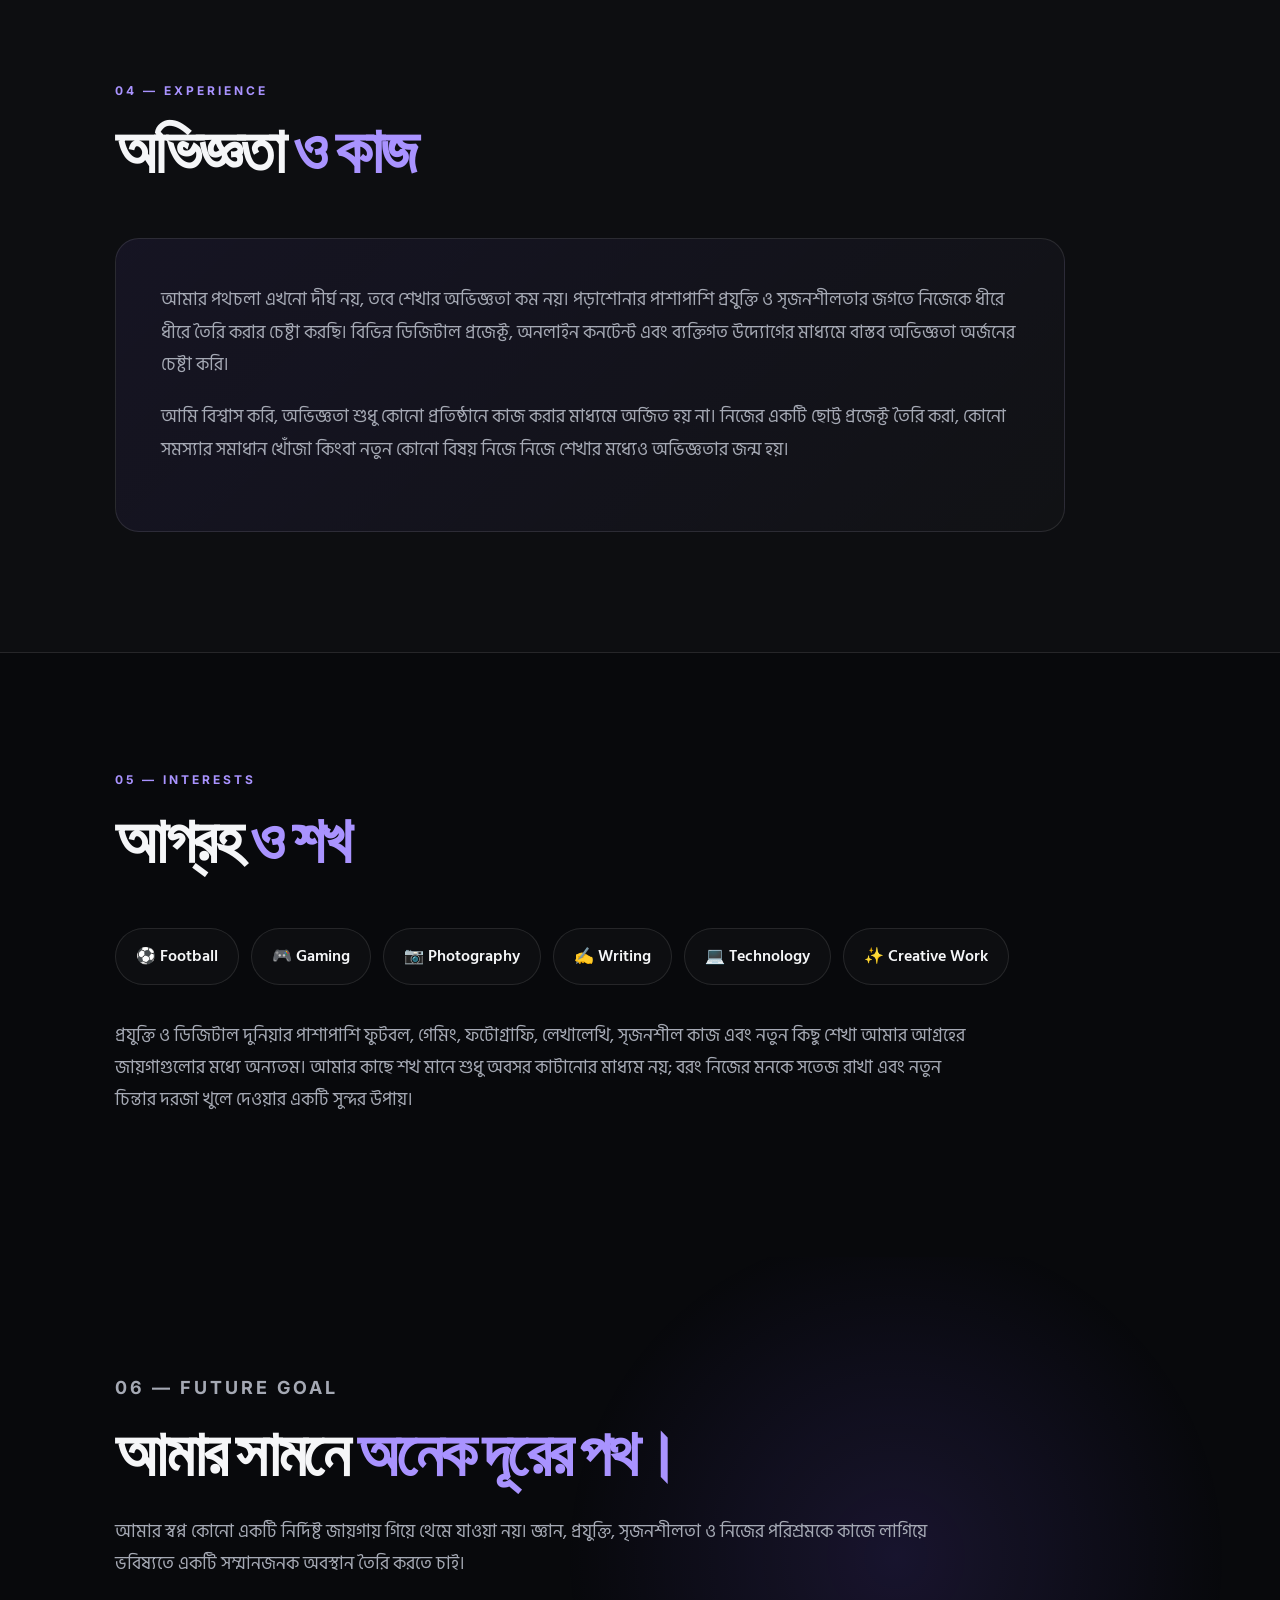
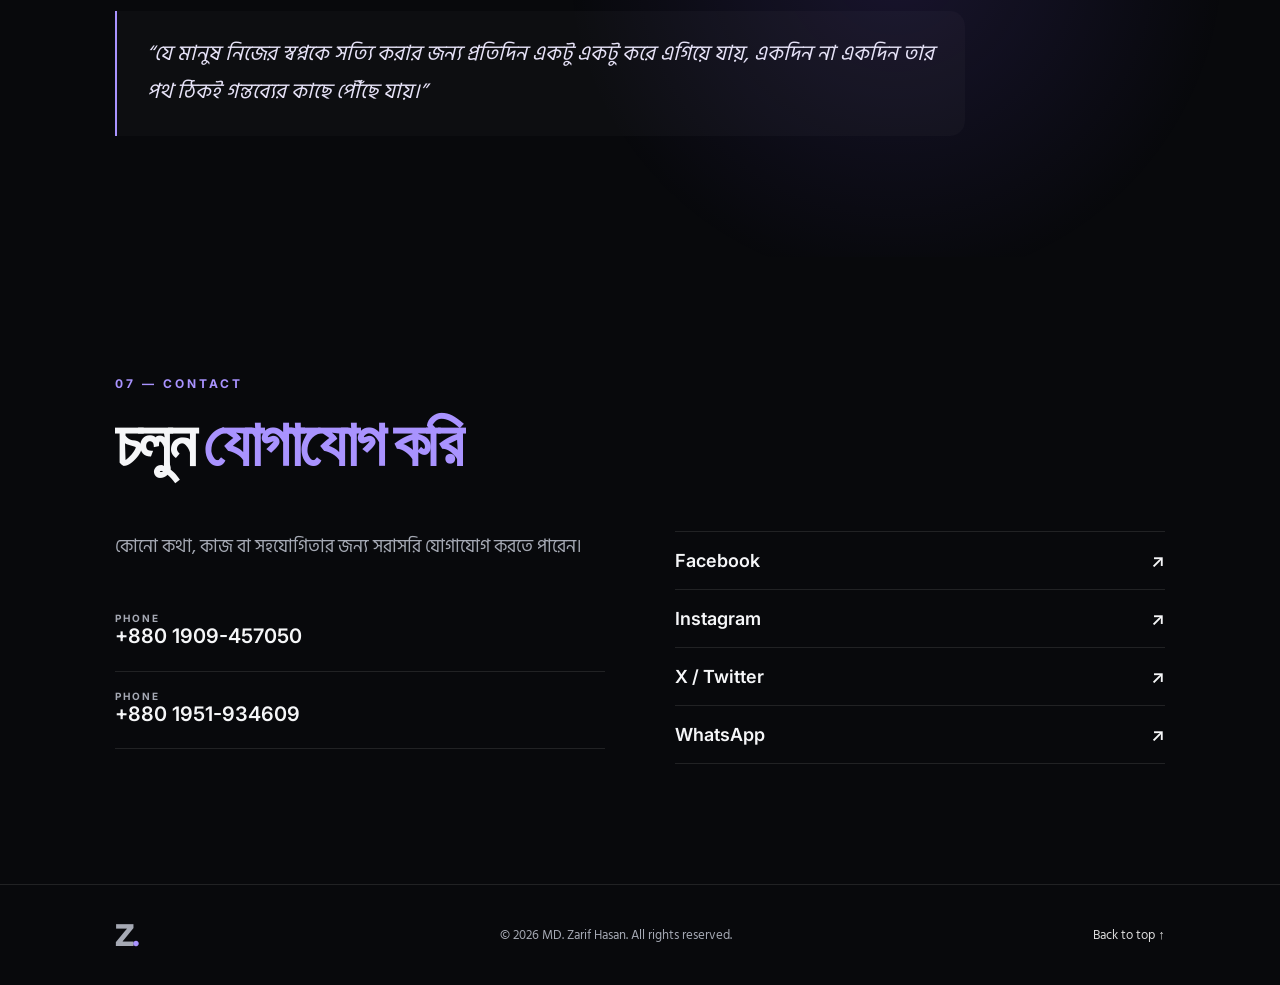
==== commit 638a3729: "Update index.html" ====
--- a/index.html
+++ b/index.html
@@ -42,7 +42,7 @@
 
       <div class="hero-photo reveal">
         <div class="photo-ring"></div>
-        <img src="assets/zarif.jpg" alt="MD. Zarif Hasan">
+        <img src="assets/zarif.jpg"
         <div class="floating-card card-one"><b>2006</b><small>Born in Jashore</small></div>
         <div class="floating-card card-two"><b>HSC</b><small>Student • 2027</small></div>
       </div>
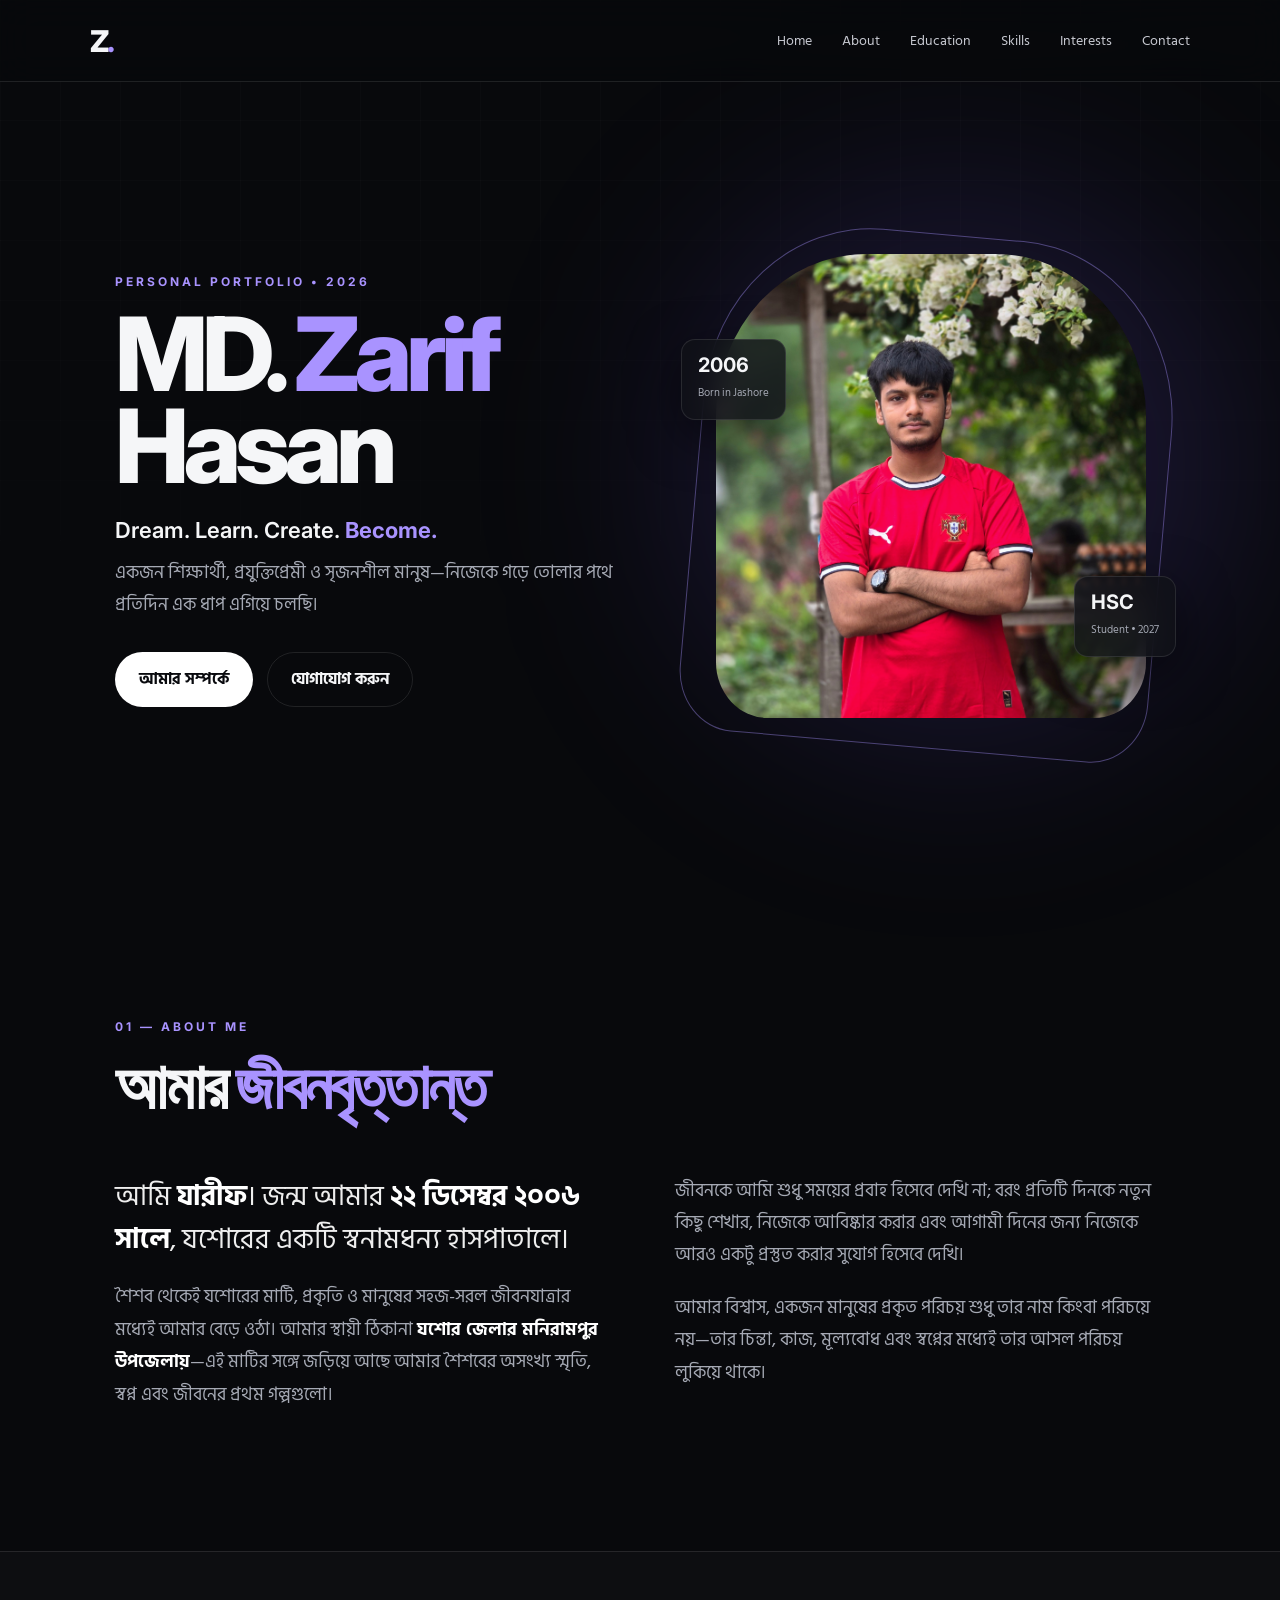
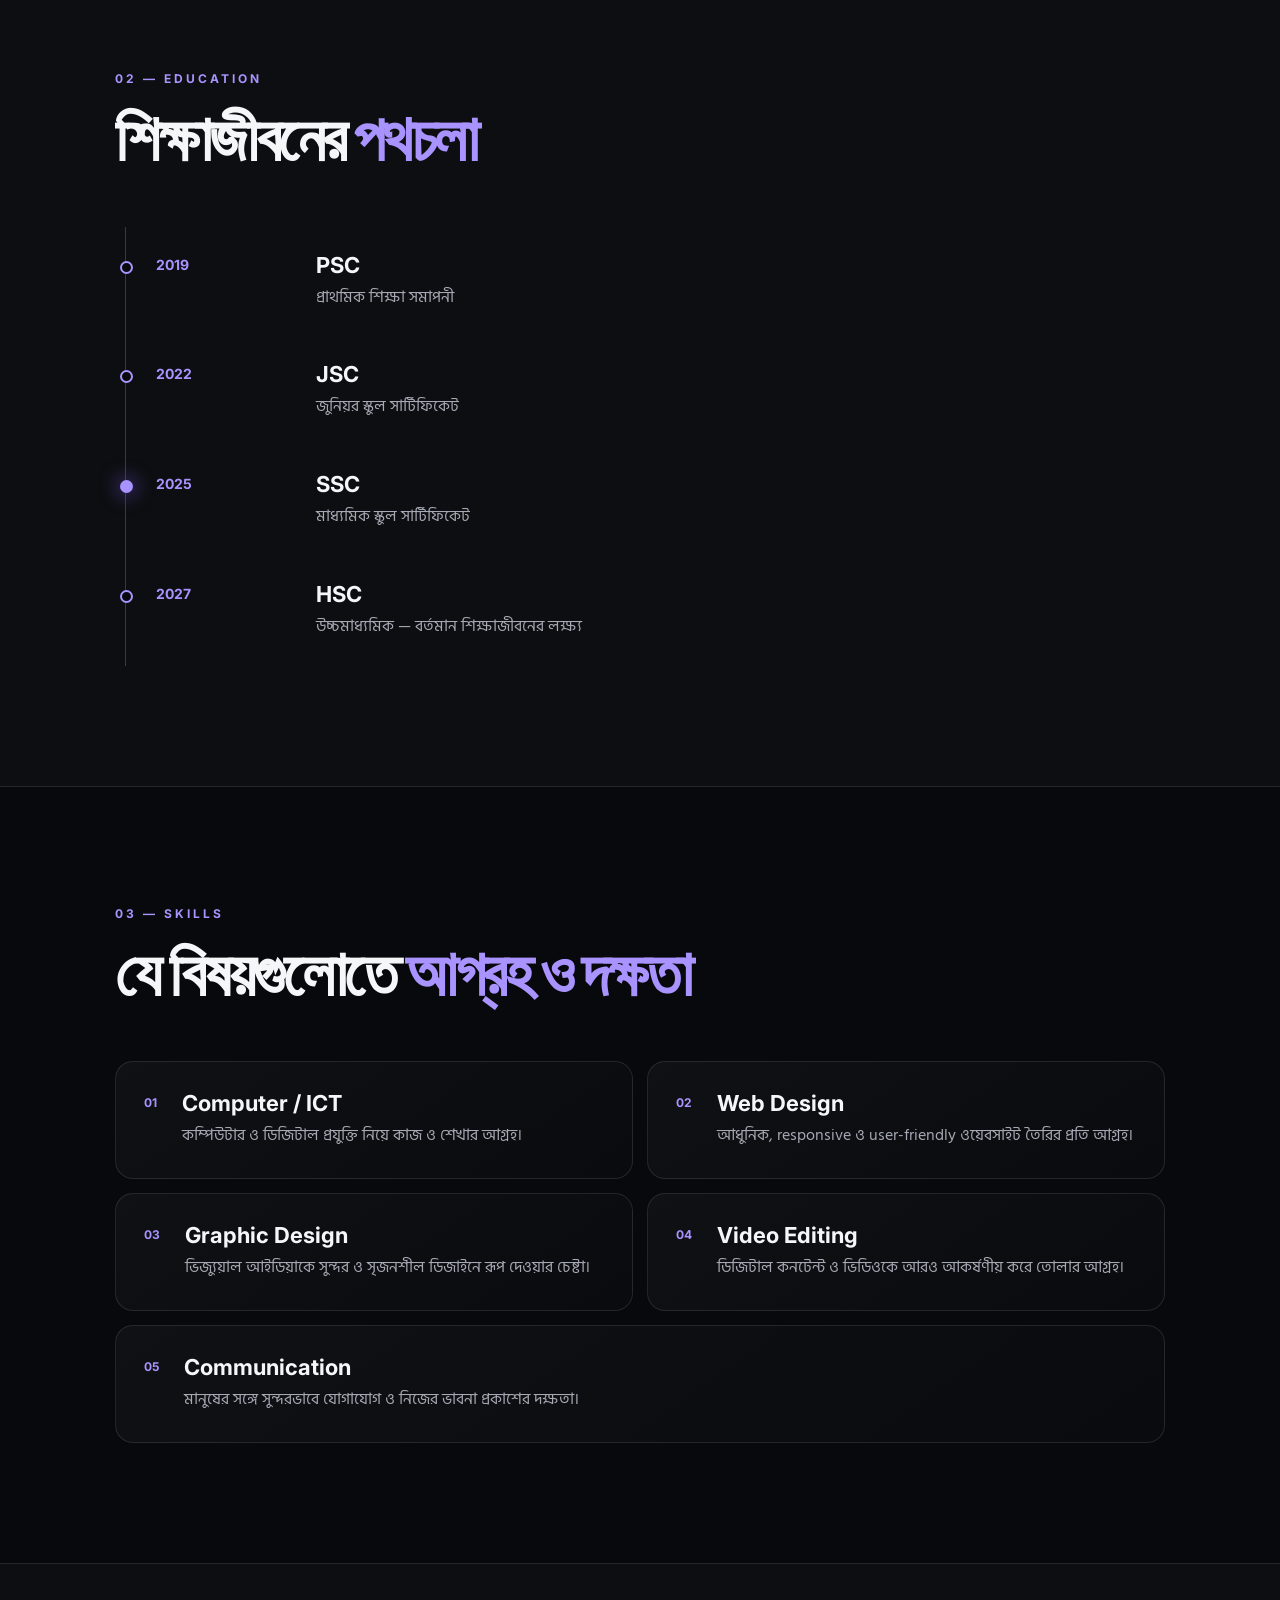
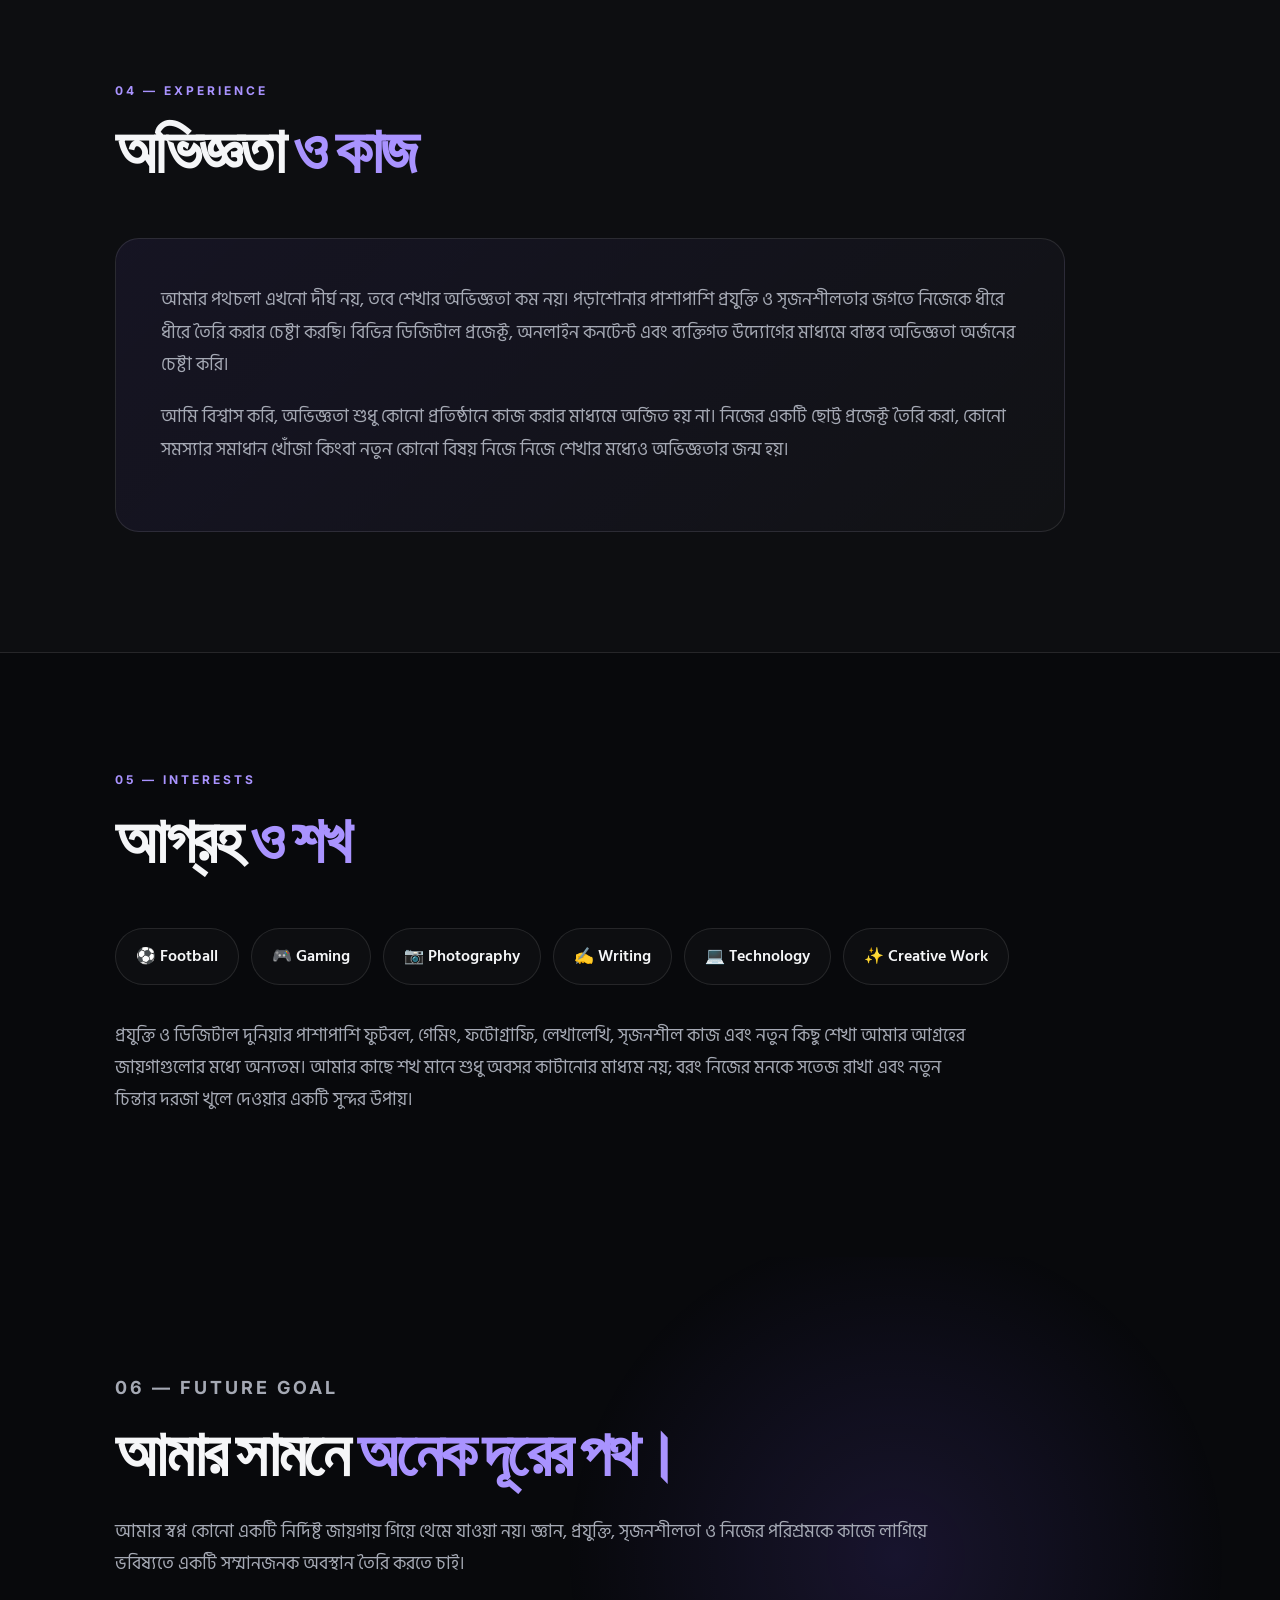
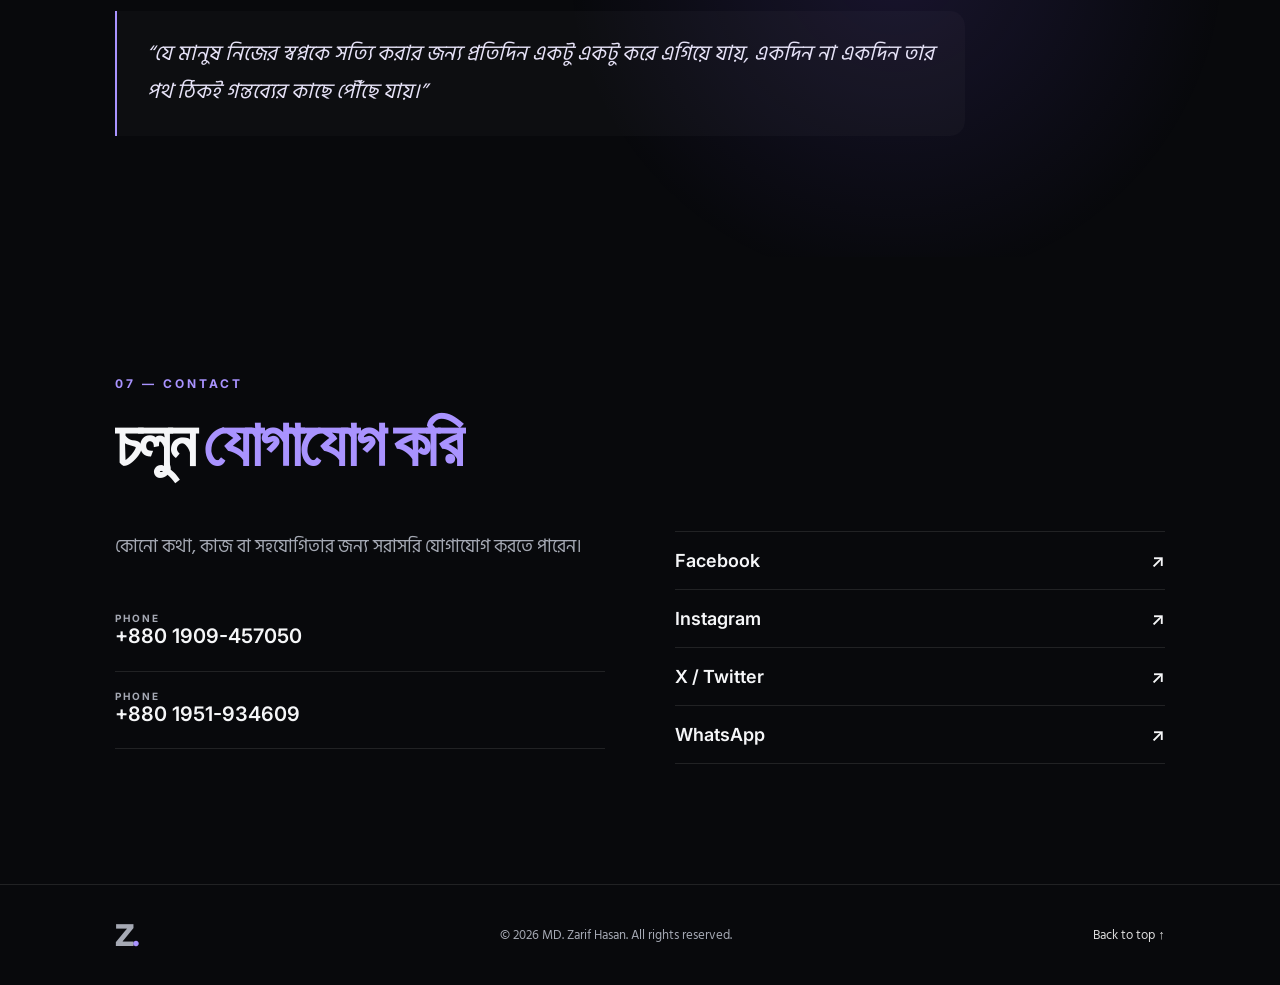
==== commit 7b9ee6b9: "Update index.html" ====
--- a/index.html
+++ b/index.html
@@ -42,7 +42,7 @@
 
       <div class="hero-photo reveal">
         <div class="photo-ring"></div>
-        <img src="assets/zarif.jpg"
+        <img src="zarif.jpg" alt="My Photo">
         <div class="floating-card card-one"><b>2006</b><small>Born in Jashore</small></div>
         <div class="floating-card card-two"><b>HSC</b><small>Student • 2027</small></div>
       </div>
